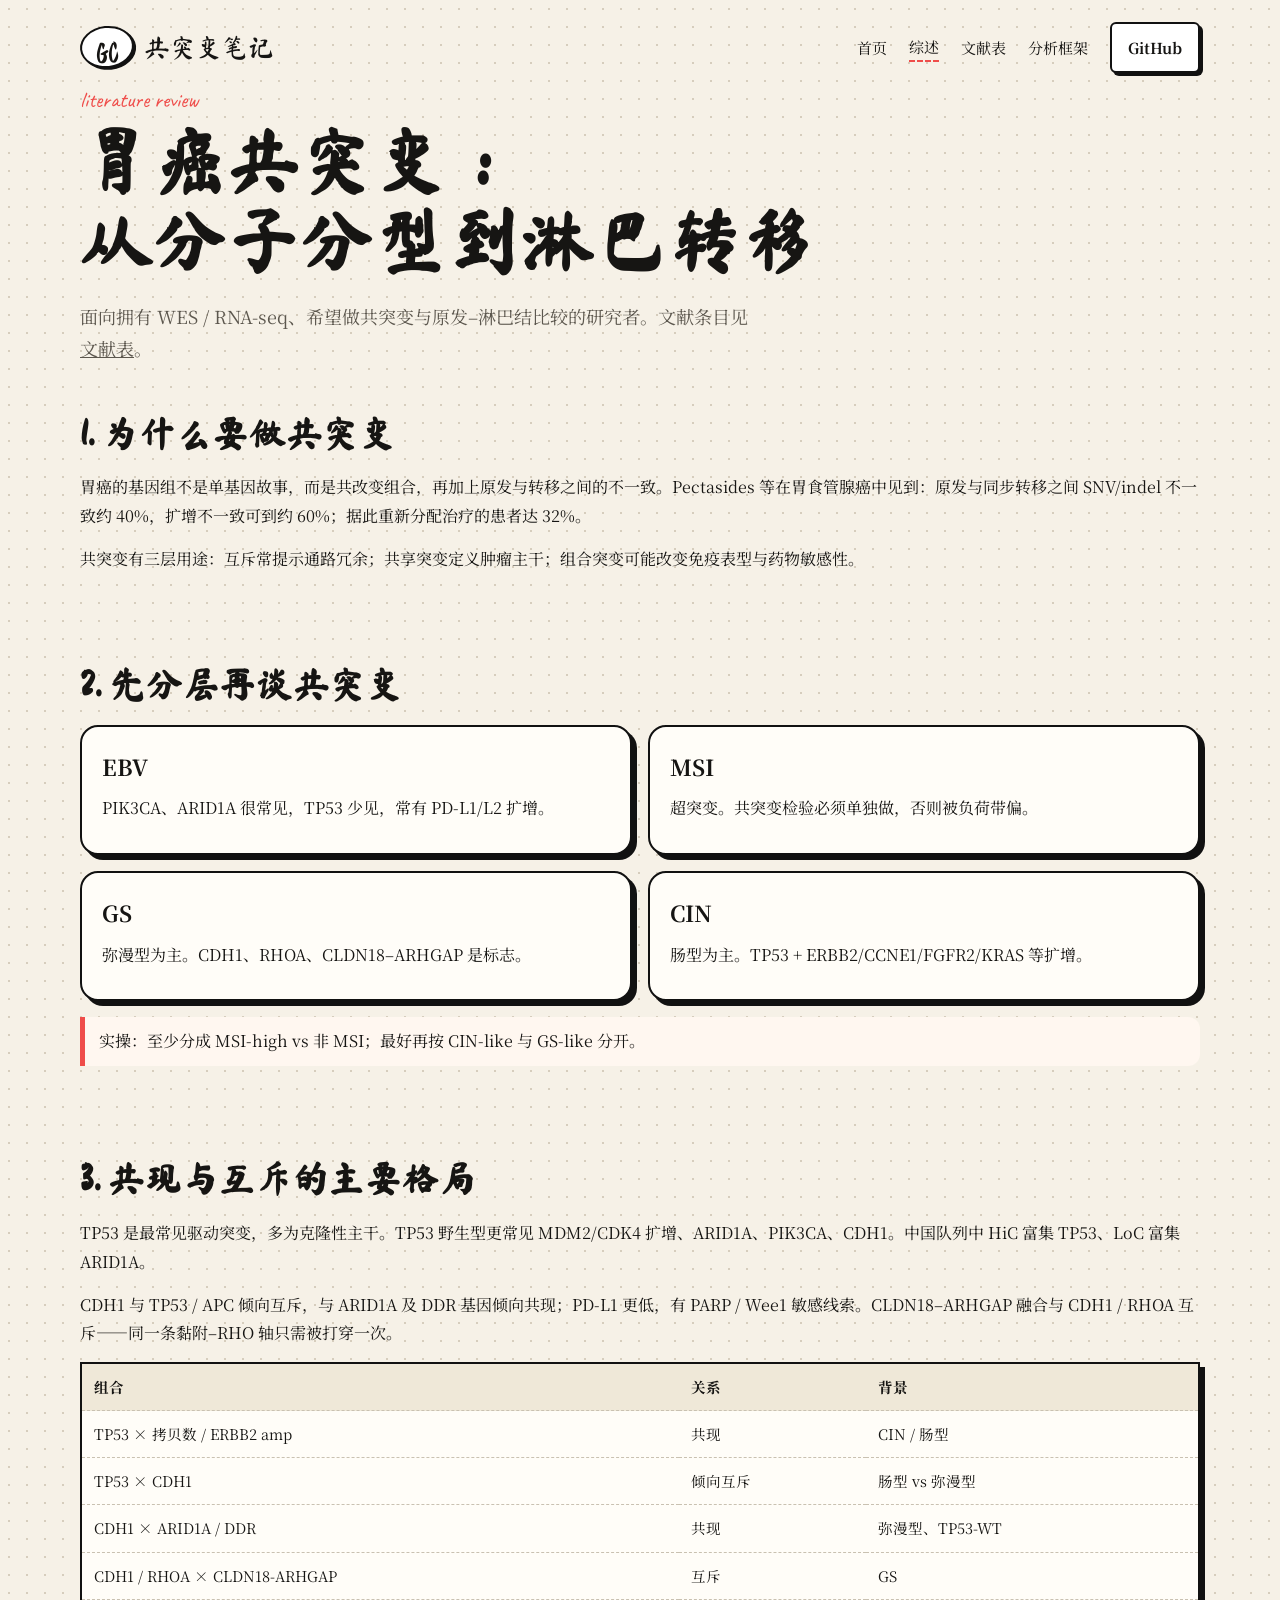
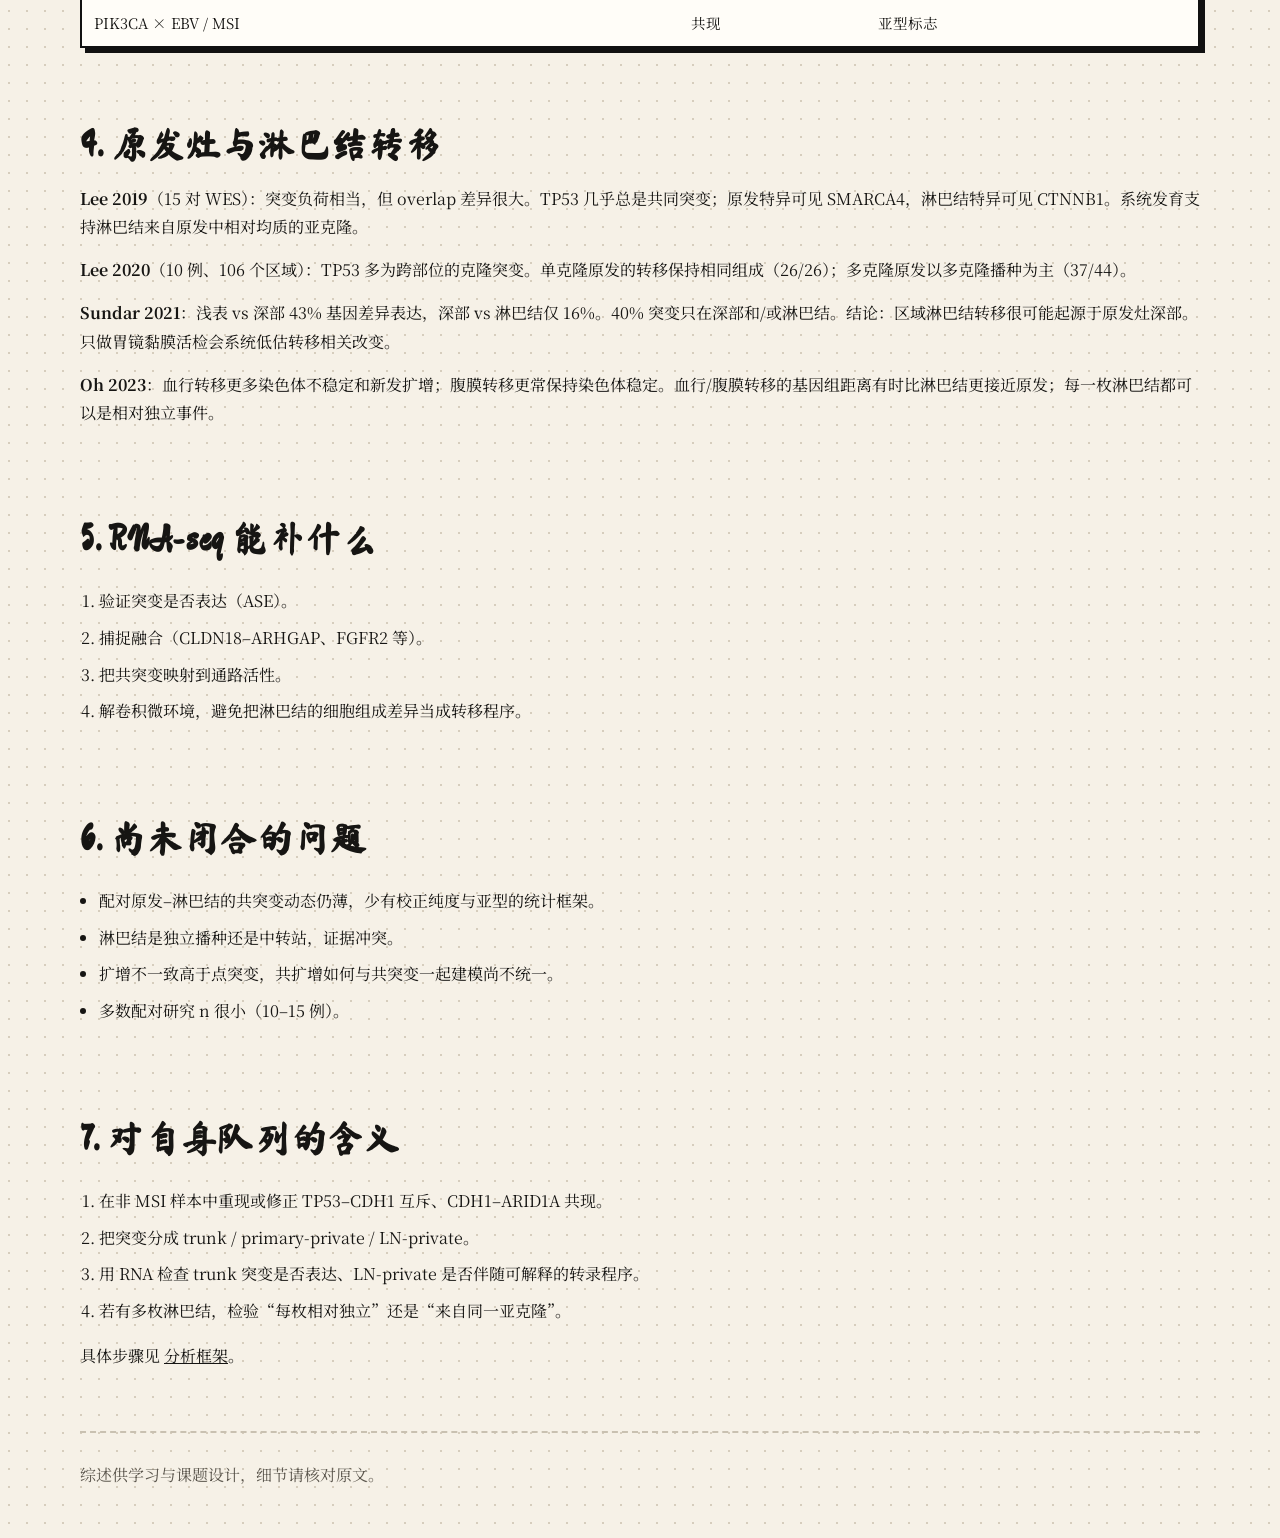
==== review.html @ 10bf9ef2 "Add literature review page" ====
<!DOCTYPE html>
<html lang="zh-CN">
<head>
  <meta charset="UTF-8" />
  <meta name="viewport" content="width=device-width, initial-scale=1" />
  <title>综述 · 胃癌共突变与原发–淋巴转移</title>
  <link rel="preconnect" href="https://fonts.googleapis.com" />
  <link rel="preconnect" href="https://fonts.gstatic.com" crossorigin />
  <link href="https://fonts.googleapis.com/css2?family=Caveat:wght@500;700&family=Ma+Shan+Zheng&family=Noto+Serif+SC:wght@400;600;700&display=swap" rel="stylesheet" />
  <link rel="stylesheet" href="assets/style.css" />
</head>
<body>
  <div class="wrap">
    <header class="nav">
      <a class="brand" href="index.html"><span class="logo">GC</span><span class="brand-name">共突变笔记</span></a>
      <nav class="nav-links">
        <a href="index.html">首页</a>
        <a class="active" href="review.html">综述</a>
        <a href="papers.html">文献表</a>
        <a href="pipeline.html">分析框架</a>
        <a class="btn" href="https://github.com/ddxyl404/gc-comutation-research" target="_blank" rel="noreferrer">GitHub</a>
      </nav>
    </header>

    <p class="kicker">literature review</p>
    <h1 class="hand">胃癌共突变：<br>从分子分型到淋巴转移</h1>
    <p class="lead">面向拥有 WES / RNA-seq、希望做共突变与原发–淋巴结比较的研究者。文献条目见 <a href="papers.html">文献表</a>。</p>

    <article class="prose section">
      <h2 class="hand">1. 为什么要做共突变</h2>
      <p>胃癌的基因组不是单基因故事，而是共改变组合，再加上原发与转移之间的不一致。Pectasides 等在胃食管腺癌中见到：原发与同步转移之间 SNV/indel 不一致约 40%，扩增不一致可到约 60%；据此重新分配治疗的患者达 32%。</p>
      <p>共突变有三层用途：互斥常提示通路冗余；共享突变定义肿瘤主干；组合突变可能改变免疫表型与药物敏感性。</p>
    </article>

    <article class="prose section">
      <h2 class="hand">2. 先分层再谈共突变</h2>
      <div class="grid-2">
        <div class="card"><h3>EBV</h3><p>PIK3CA、ARID1A 很常见，TP53 少见，常有 PD-L1/L2 扩增。</p></div>
        <div class="card"><h3>MSI</h3><p>超突变。共突变检验必须单独做，否则被负荷带偏。</p></div>
        <div class="card"><h3>GS</h3><p>弥漫型为主。CDH1、RHOA、CLDN18–ARHGAP 是标志。</p></div>
        <div class="card"><h3>CIN</h3><p>肠型为主。TP53 + ERBB2/CCNE1/FGFR2/KRAS 等扩增。</p></div>
      </div>
      <div class="note">实操：至少分成 MSI-high vs 非 MSI；最好再按 CIN-like 与 GS-like 分开。</div>
    </article>

    <article class="prose section">
      <h2 class="hand">3. 共现与互斥的主要格局</h2>
      <p>TP53 是最常见驱动突变，多为克隆性主干。TP53 野生型更常见 MDM2/CDK4 扩增、ARID1A、PIK3CA、CDH1。中国队列中 HiC 富集 TP53、LoC 富集 ARID1A。</p>
      <p>CDH1 与 TP53 / APC 倾向互斥，与 ARID1A 及 DDR 基因倾向共现；PD-L1 更低，有 PARP / Wee1 敏感线索。CLDN18–ARHGAP 融合与 CDH1 / RHOA 互斥——同一条黏附–RHO 轴只需被打穿一次。</p>
      <table>
        <thead><tr><th>组合</th><th>关系</th><th>背景</th></tr></thead>
        <tbody>
          <tr><td>TP53 × 拷贝数 / ERBB2 amp</td><td>共现</td><td>CIN / 肠型</td></tr>
          <tr><td>TP53 × CDH1</td><td>倾向互斥</td><td>肠型 vs 弥漫型</td></tr>
          <tr><td>CDH1 × ARID1A / DDR</td><td>共现</td><td>弥漫型、TP53-WT</td></tr>
          <tr><td>CDH1 / RHOA × CLDN18-ARHGAP</td><td>互斥</td><td>GS</td></tr>
          <tr><td>PIK3CA × EBV / MSI</td><td>共现</td><td>亚型标志</td></tr>
        </tbody>
      </table>
    </article>

    <article class="prose section">
      <h2 class="hand">4. 原发灶与淋巴结转移</h2>
      <p><strong>Lee 2019</strong>（15 对 WES）：突变负荷相当，但 overlap 差异很大。TP53 几乎总是共同突变；原发特异可见 SMARCA4，淋巴结特异可见 CTNNB1。系统发育支持淋巴结来自原发中相对均质的亚克隆。</p>
      <p><strong>Lee 2020</strong>（10 例、106 个区域）：TP53 多为跨部位的克隆突变。单克隆原发的转移保持相同组成（26/26）；多克隆原发以多克隆播种为主（37/44）。</p>
      <p><strong>Sundar 2021</strong>：浅表 vs 深部 43% 基因差异表达，深部 vs 淋巴结仅 16%。40% 突变只在深部和/或淋巴结。结论：区域淋巴结转移很可能起源于原发灶深部。只做胃镜黏膜活检会系统低估转移相关改变。</p>
      <p><strong>Oh 2023</strong>：血行转移更多染色体不稳定和新发扩增；腹膜转移更常保持染色体稳定。血行/腹膜转移的基因组距离有时比淋巴结更接近原发；每一枚淋巴结都可以是相对独立事件。</p>
    </article>

    <article class="prose section">
      <h2 class="hand">5. RNA-seq 能补什么</h2>
      <ol>
        <li>验证突变是否表达（ASE）。</li>
        <li>捕捉融合（CLDN18–ARHGAP、FGFR2 等）。</li>
        <li>把共突变映射到通路活性。</li>
        <li>解卷积微环境，避免把淋巴结的细胞组成差异当成转移程序。</li>
      </ol>
    </article>

    <article class="prose section">
      <h2 class="hand">6. 尚未闭合的问题</h2>
      <ul>
        <li>配对原发–淋巴结的共突变动态仍薄，少有校正纯度与亚型的统计框架。</li>
        <li>淋巴结是独立播种还是中转站，证据冲突。</li>
        <li>扩增不一致高于点突变，共扩增如何与共突变一起建模尚不统一。</li>
        <li>多数配对研究 n 很小（10–15 例）。</li>
      </ul>
    </article>

    <article class="prose section">
      <h2 class="hand">7. 对自身队列的含义</h2>
      <ol>
        <li>在非 MSI 样本中重现或修正 TP53–CDH1 互斥、CDH1–ARID1A 共现。</li>
        <li>把突变分成 trunk / primary-private / LN-private。</li>
        <li>用 RNA 检查 trunk 突变是否表达、LN-private 是否伴随可解释的转录程序。</li>
        <li>若有多枚淋巴结，检验“每枚相对独立”还是“来自同一亚克隆”。</li>
      </ol>
      <p>具体步骤见 <a href="pipeline.html">分析框架</a>。</p>
    </article>

    <footer>综述供学习与课题设计，细节请核对原文。</footer>
  </div>
</body>
</html>
---- assets/style.css ----
:root {
  --paper: #f6f1e7;
  --ink: #161513;
  --muted: #5c574e;
  --card: #fffdf8;
  --coral: #ef4d4a;
  --leaf: #2f6f5e;
  --gold: #f3c14b;
  --sky: #7eb8c9;
  --line: #111;
}

* { box-sizing: border-box; }
html { scroll-behavior: smooth; }
body {
  margin: 0;
  color: var(--ink);
  font-family: "Noto Serif SC", "Source Han Serif SC", serif;
  background-color: var(--paper);
  background-image: radial-gradient(#d6cdbd 1.15px, transparent 1.15px);
  background-size: 18px 18px;
  line-height: 1.8;
}

a { color: inherit; }
.wrap { width: min(1120px, calc(100% - 40px)); margin: 0 auto; }

.nav {
  display: flex;
  align-items: center;
  justify-content: space-between;
  gap: 16px;
  padding: 22px 0 8px;
}
.brand {
  display: inline-flex;
  align-items: center;
  gap: 10px;
  text-decoration: none;
}
.logo {
  font-family: "Ma Shan Zheng", "Caveat", cursive;
  font-size: 28px;
  border: 2.5px solid var(--line);
  border-radius: 50%;
  width: 54px;
  height: 42px;
  display: grid;
  place-items: center;
  background: #fff;
  transform: rotate(-6deg);
  box-shadow: 2px 2px 0 var(--line);
}
.brand-name {
  font-family: "Ma Shan Zheng", cursive;
  font-size: 26px;
}
.nav-links {
  display: flex;
  gap: 22px;
  align-items: center;
  font-size: 15px;
}
.nav-links a { text-decoration: none; }
.nav-links a.active { border-bottom: 2px dashed var(--coral); }
.btn {
  display: inline-block;
  text-decoration: none;
  background: #fff;
  border: 2.5px solid var(--line);
  box-shadow: 3px 3px 0 var(--line);
  padding: 10px 16px;
  border-radius: 6px;
  font-weight: 700;
  transition: transform .15s ease, box-shadow .15s ease;
}
.btn:hover { transform: translate(2px, 2px); box-shadow: 1px 1px 0 var(--line); }
.btn-coral { background: var(--coral); color: #fff; }

.hero {
  display: grid;
  grid-template-columns: 1.05fr .95fr;
  gap: 36px;
  align-items: center;
  padding: 36px 0 20px;
}
.hand {
  font-family: "Ma Shan Zheng", "Zhi Mang Xing", cursive;
  letter-spacing: .02em;
}
h1.hand {
  font-size: clamp(42px, 6vw, 72px);
  line-height: 1.12;
  margin: 0 0 16px;
}
h1 .mark { color: var(--coral); }
.lead { font-size: 18px; color: var(--muted); max-width: 38em; }
.hero-actions { display: flex; gap: 12px; flex-wrap: wrap; margin: 24px 0 10px; }
.meta-row { color: var(--muted); font-size: 14px; }

.sketch-frame {
  background: #ece7dc;
  border: 3px solid var(--line);
  border-radius: 18px;
  min-height: 320px;
  position: relative;
  box-shadow: 7px 7px 0 var(--line);
  padding: 22px;
}
.sketch-frame::after {
  content: "";
  position: absolute;
  right: -18px;
  bottom: -18px;
  width: 72px;
  height: 72px;
  background: var(--coral);
  border-radius: 50%;
  border: 3px solid var(--line);
}
.sketch-inner {
  height: 100%;
  border: 2px dashed #8a8376;
  border-radius: 12px;
  padding: 18px;
  background: #fffdf8cc;
}
.chip-row { display: flex; flex-wrap: wrap; gap: 8px; margin-top: 10px; }
.chip {
  border: 2px solid var(--line);
  border-radius: 999px;
  padding: 2px 10px;
  background: #fff;
  font-size: 13px;
}

.stats {
  display: grid;
  grid-template-columns: repeat(4, 1fr);
  gap: 16px;
  margin: 18px 0 48px;
}
.stat {
  background: var(--card);
  border: 2.5px solid var(--line);
  border-radius: 50%;
  aspect-ratio: 1;
  display: grid;
  place-items: center;
  text-align: center;
  padding: 12px;
  box-shadow: 4px 4px 0 var(--line);
}
.stat b { font-family: "Ma Shan Zheng", cursive; font-size: 34px; display: block; line-height: 1; }
.stat span { font-size: 13px; color: var(--muted); }

.section { padding: 18px 0 46px; }
h2.hand { font-size: 36px; margin: 0 0 8px; }
h3 { font-size: 22px; margin: 28px 0 8px; }
.kicker {
  font-family: "Caveat", cursive;
  color: var(--coral);
  font-size: 22px;
  margin: 0;
}

.grid-3, .grid-2 { display: grid; gap: 16px; }
.grid-3 { grid-template-columns: repeat(3, 1fr); }
.grid-2 { grid-template-columns: 1fr 1fr; }
.card {
  background: var(--card);
  border: 2.5px solid var(--line);
  border-radius: 18px;
  padding: 20px 20px 16px;
  box-shadow: 5px 5px 0 var(--line);
}
.card h3 { margin-top: 0; }
.tag {
  display: inline-block;
  font-size: 12px;
  border: 1.5px solid var(--line);
  padding: 1px 8px;
  border-radius: 999px;
  margin-bottom: 8px;
  background: #fff;
}

.prose p { margin: 0 0 14px; }
.prose ul, .prose ol { padding-left: 1.2em; }
.prose li { margin: 0 0 8px; }
.note {
  border-left: 5px solid var(--coral);
  background: #fff7f0;
  padding: 10px 14px;
  border-radius: 0 12px 12px 0;
  margin: 16px 0;
}

table {
  width: 100%;
  border-collapse: collapse;
  background: var(--card);
  border: 2.5px solid var(--line);
  box-shadow: 5px 5px 0 var(--line);
}
th, td {
  border-bottom: 1px dashed #c9c1b1;
  padding: 10px 12px;
  text-align: left;
  vertical-align: top;
  font-size: 14.5px;
}
th { background: #efe8d8; }
.refs a { color: #244c8c; }

.toc a { text-decoration: none; display: block; padding: 6px 0; }
footer {
  border-top: 2px dashed #c9c1b1;
  padding: 28px 0 48px;
  color: var(--muted);
}

@media (max-width: 860px) {
  .hero, .grid-3, .grid-2, .stats { grid-template-columns: 1fr; }
  .stat { aspect-ratio: auto; border-radius: 18px; }
  .nav { flex-wrap: wrap; }
  .nav-links { width: 100%; flex-wrap: wrap; }
}
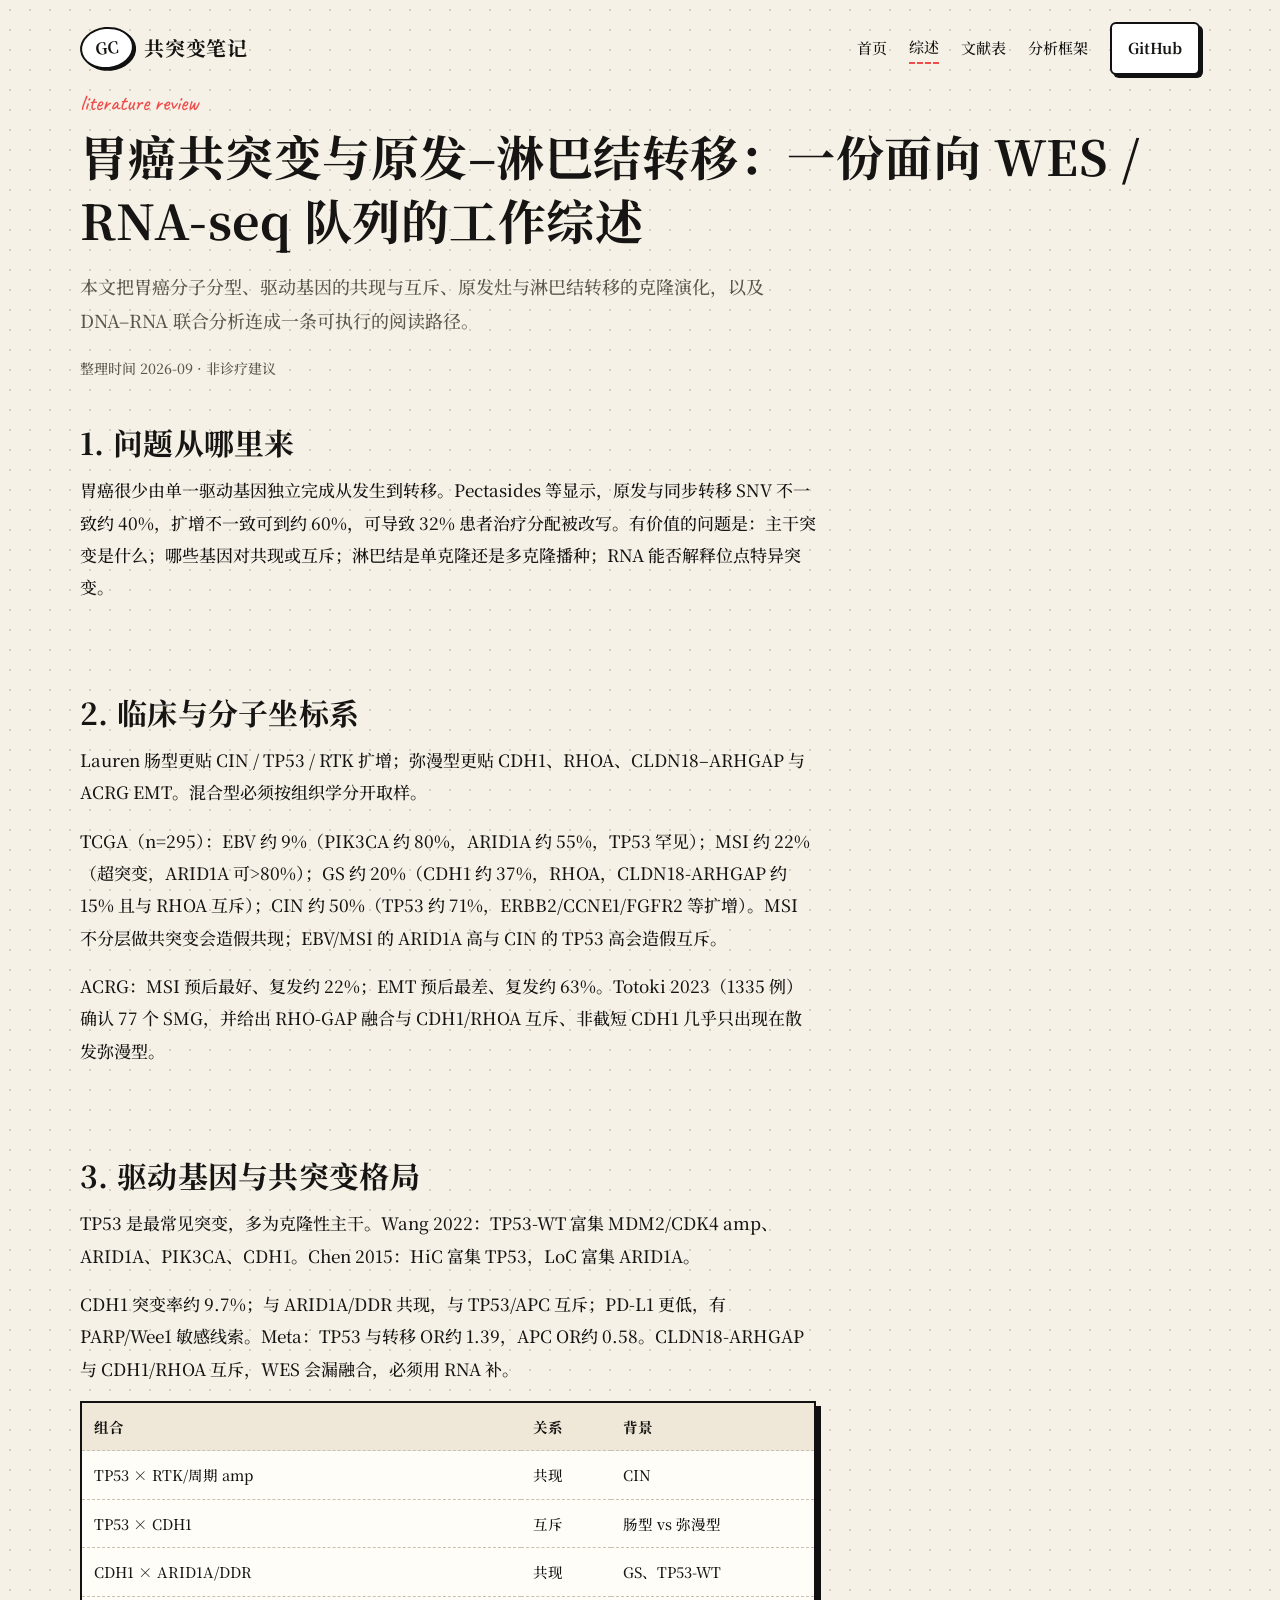
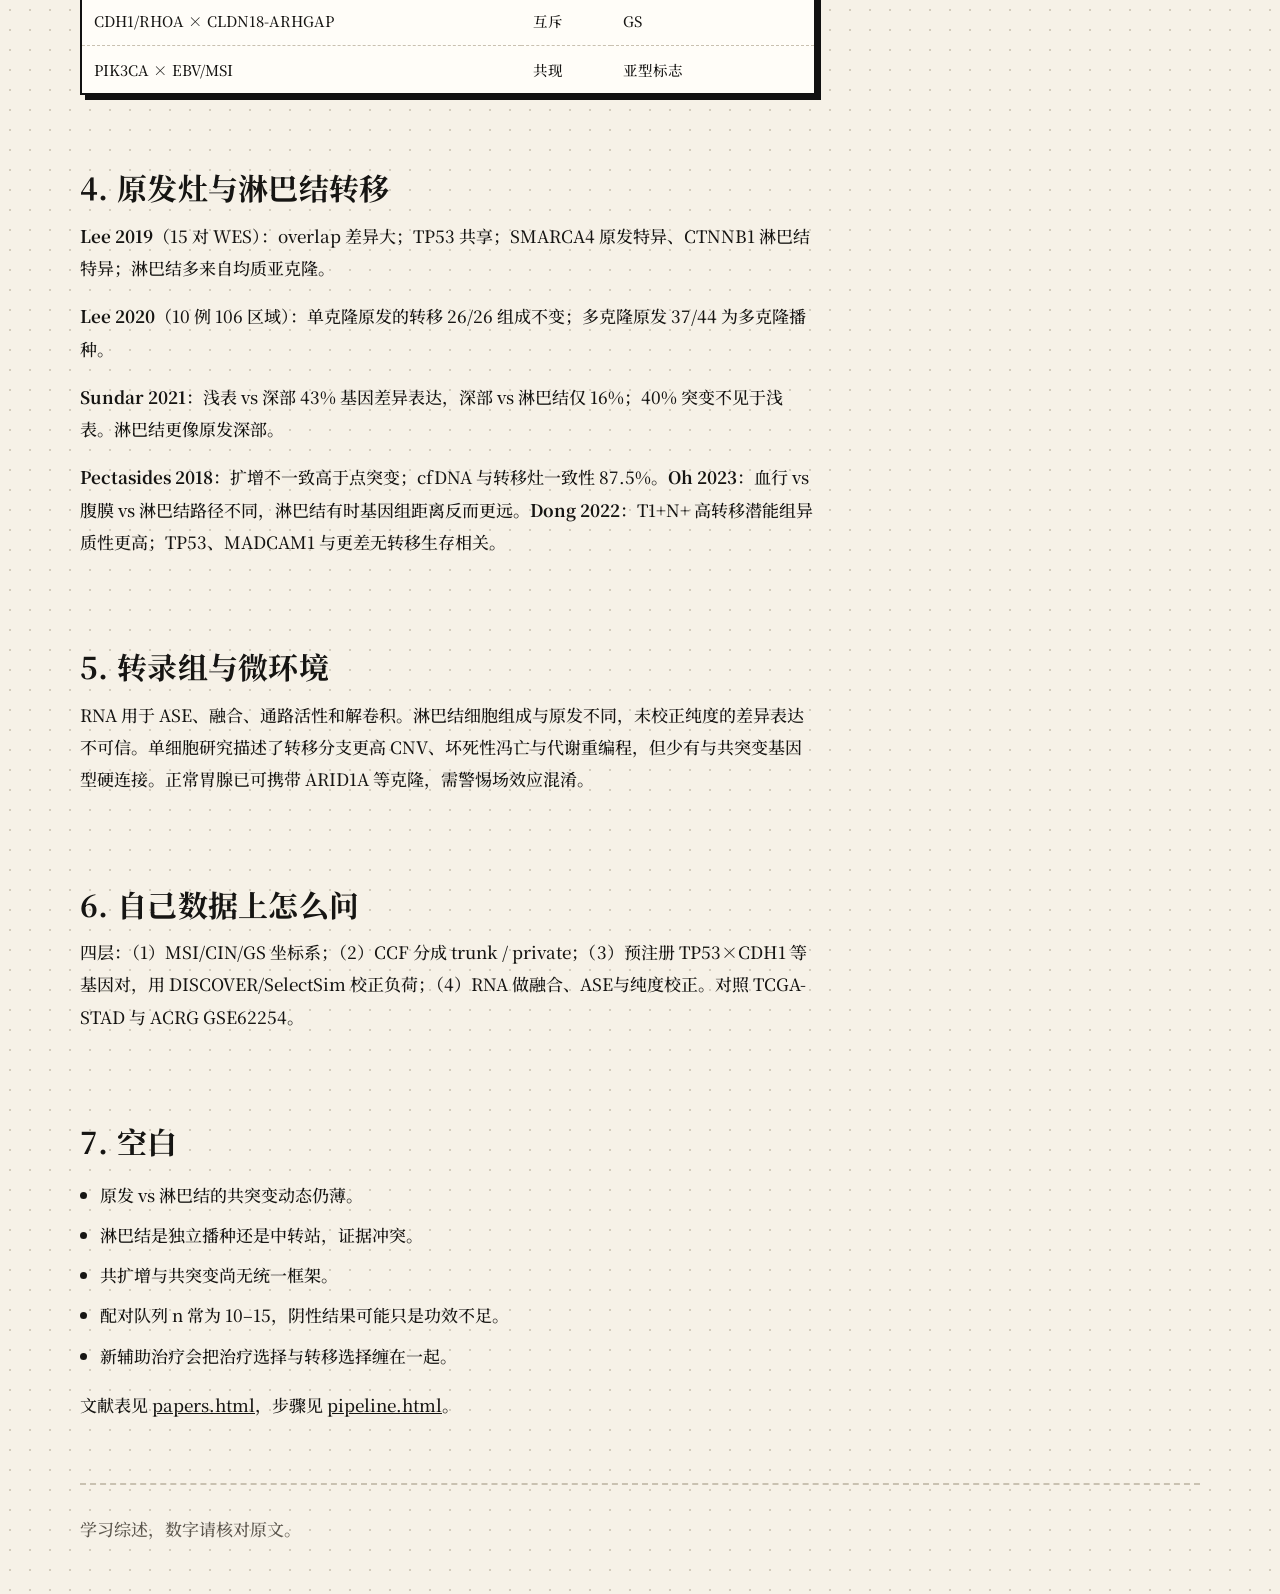
==== commit a3aba991: "Expand review into a full working literature survey" ====
--- a/review.html
+++ b/review.html
@@ -6,7 +6,7 @@
   <title>综述 · 胃癌共突变与原发–淋巴转移</title>
   <link rel="preconnect" href="https://fonts.googleapis.com" />
   <link rel="preconnect" href="https://fonts.gstatic.com" crossorigin />
-  <link href="https://fonts.googleapis.com/css2?family=Caveat:wght@500;700&family=Ma+Shan+Zheng&family=Noto+Serif+SC:wght@400;600;700&display=swap" rel="stylesheet" />
+  <link href="https://fonts.googleapis.com/css2?family=Caveat:wght@600&family=Noto+Serif+SC:wght@500;600;700&display=swap" rel="stylesheet" />
   <link rel="stylesheet" href="assets/style.css" />
 </head>
 <body>
@@ -21,84 +21,59 @@
         <a class="btn" href="https://github.com/ddxyl404/gc-comutation-research" target="_blank" rel="noreferrer">GitHub</a>
       </nav>
     </header>
-
     <p class="kicker">literature review</p>
-    <h1 class="hand">胃癌共突变：<br>从分子分型到淋巴转移</h1>
-    <p class="lead">面向拥有 WES / RNA-seq、希望做共突变与原发–淋巴结比较的研究者。文献条目见 <a href="papers.html">文献表</a>。</p>
-
-    <article class="prose section">
-      <h2 class="hand">1. 为什么要做共突变</h2>
-      <p>胃癌的基因组不是单基因故事，而是共改变组合，再加上原发与转移之间的不一致。Pectasides 等在胃食管腺癌中见到：原发与同步转移之间 SNV/indel 不一致约 40%，扩增不一致可到约 60%；据此重新分配治疗的患者达 32%。</p>
-      <p>共突变有三层用途：互斥常提示通路冗余；共享突变定义肿瘤主干；组合突变可能改变免疫表型与药物敏感性。</p>
+    <h1>胃癌共突变与原发–淋巴结转移：一份面向 WES / RNA-seq 队列的工作综述</h1>
+    <p class="lead">本文把胃癌分子分型、驱动基因的共现与互斥、原发灶与淋巴结转移的克隆演化，以及 DNA–RNA 联合分析连成一条可执行的阅读路径。</p>
+    <p class="meta-row">整理时间 2026-09 · 非诊疗建议</p>
+    <article class="prose section" id="s1">
+      <h2>1. 问题从哪里来</h2>
+      <p>胃癌很少由单一驱动基因独立完成从发生到转移。Pectasides 等显示，原发与同步转移 SNV 不一致约 40%，扩增不一致可到约 60%，可导致 32% 患者治疗分配被改写。有价值的问题是：主干突变是什么；哪些基因对共现或互斥；淋巴结是单克隆还是多克隆播种；RNA 能否解释位点特异突变。</p>
     </article>
-
-    <article class="prose section">
-      <h2 class="hand">2. 先分层再谈共突变</h2>
-      <div class="grid-2">
-        <div class="card"><h3>EBV</h3><p>PIK3CA、ARID1A 很常见，TP53 少见，常有 PD-L1/L2 扩增。</p></div>
-        <div class="card"><h3>MSI</h3><p>超突变。共突变检验必须单独做，否则被负荷带偏。</p></div>
-        <div class="card"><h3>GS</h3><p>弥漫型为主。CDH1、RHOA、CLDN18–ARHGAP 是标志。</p></div>
-        <div class="card"><h3>CIN</h3><p>肠型为主。TP53 + ERBB2/CCNE1/FGFR2/KRAS 等扩增。</p></div>
-      </div>
-      <div class="note">实操：至少分成 MSI-high vs 非 MSI；最好再按 CIN-like 与 GS-like 分开。</div>
+    <article class="prose section" id="s2">
+      <h2>2. 临床与分子坐标系</h2>
+      <p>Lauren 肠型更贴 CIN / TP53 / RTK 扩增；弥漫型更贴 CDH1、RHOA、CLDN18–ARHGAP 与 ACRG EMT。混合型必须按组织学分开取样。</p>
+      <p>TCGA（n=295）：EBV 约 9%（PIK3CA 约 80%，ARID1A 约 55%，TP53 罕见）；MSI 约 22%（超突变，ARID1A 可>80%）；GS 约 20%（CDH1 约 37%，RHOA，CLDN18-ARHGAP 约 15% 且与 RHOA 互斥）；CIN 约 50%（TP53 约 71%，ERBB2/CCNE1/FGFR2 等扩增）。MSI 不分层做共突变会造假共现；EBV/MSI 的 ARID1A 高与 CIN 的 TP53 高会造假互斥。</p>
+      <p>ACRG：MSI 预后最好、复发约 22%；EMT 预后最差、复发约 63%。Totoki 2023（1335 例）确认 77 个 SMG，并给出 RHO-GAP 融合与 CDH1/RHOA 互斥、非截短 CDH1 几乎只出现在散发弥漫型。</p>
     </article>
-
-    <article class="prose section">
-      <h2 class="hand">3. 共现与互斥的主要格局</h2>
-      <p>TP53 是最常见驱动突变，多为克隆性主干。TP53 野生型更常见 MDM2/CDK4 扩增、ARID1A、PIK3CA、CDH1。中国队列中 HiC 富集 TP53、LoC 富集 ARID1A。</p>
-      <p>CDH1 与 TP53 / APC 倾向互斥，与 ARID1A 及 DDR 基因倾向共现；PD-L1 更低，有 PARP / Wee1 敏感线索。CLDN18–ARHGAP 融合与 CDH1 / RHOA 互斥——同一条黏附–RHO 轴只需被打穿一次。</p>
-      <table>
-        <thead><tr><th>组合</th><th>关系</th><th>背景</th></tr></thead>
-        <tbody>
-          <tr><td>TP53 × 拷贝数 / ERBB2 amp</td><td>共现</td><td>CIN / 肠型</td></tr>
-          <tr><td>TP53 × CDH1</td><td>倾向互斥</td><td>肠型 vs 弥漫型</td></tr>
-          <tr><td>CDH1 × ARID1A / DDR</td><td>共现</td><td>弥漫型、TP53-WT</td></tr>
-          <tr><td>CDH1 / RHOA × CLDN18-ARHGAP</td><td>互斥</td><td>GS</td></tr>
-          <tr><td>PIK3CA × EBV / MSI</td><td>共现</td><td>亚型标志</td></tr>
-        </tbody>
-      </table>
+    <article class="prose section" id="s3">
+      <h2>3. 驱动基因与共突变格局</h2>
+      <p>TP53 是最常见突变，多为克隆性主干。Wang 2022：TP53-WT 富集 MDM2/CDK4 amp、ARID1A、PIK3CA、CDH1。Chen 2015：HiC 富集 TP53，LoC 富集 ARID1A。</p>
+      <p>CDH1 突变率约 9.7%；与 ARID1A/DDR 共现，与 TP53/APC 互斥；PD-L1 更低，有 PARP/Wee1 敏感线索。Meta：TP53 与转移 OR约 1.39，APC OR约 0.58。CLDN18-ARHGAP 与 CDH1/RHOA 互斥，WES 会漏融合，必须用 RNA 补。</p>
+      <table><thead><tr><th>组合</th><th>关系</th><th>背景</th></tr></thead><tbody>
+        <tr><td>TP53 × RTK/周期 amp</td><td>共现</td><td>CIN</td></tr>
+        <tr><td>TP53 × CDH1</td><td>互斥</td><td>肠型 vs 弥漫型</td></tr>
+        <tr><td>CDH1 × ARID1A/DDR</td><td>共现</td><td>GS、TP53-WT</td></tr>
+        <tr><td>CDH1/RHOA × CLDN18-ARHGAP</td><td>互斥</td><td>GS</td></tr>
+        <tr><td>PIK3CA × EBV/MSI</td><td>共现</td><td>亚型标志</td></tr>
+      </tbody></table>
     </article>
-
-    <article class="prose section">
-      <h2 class="hand">4. 原发灶与淋巴结转移</h2>
-      <p><strong>Lee 2019</strong>（15 对 WES）：突变负荷相当，但 overlap 差异很大。TP53 几乎总是共同突变；原发特异可见 SMARCA4，淋巴结特异可见 CTNNB1。系统发育支持淋巴结来自原发中相对均质的亚克隆。</p>
-      <p><strong>Lee 2020</strong>（10 例、106 个区域）：TP53 多为跨部位的克隆突变。单克隆原发的转移保持相同组成（26/26）；多克隆原发以多克隆播种为主（37/44）。</p>
-      <p><strong>Sundar 2021</strong>：浅表 vs 深部 43% 基因差异表达，深部 vs 淋巴结仅 16%。40% 突变只在深部和/或淋巴结。结论：区域淋巴结转移很可能起源于原发灶深部。只做胃镜黏膜活检会系统低估转移相关改变。</p>
-      <p><strong>Oh 2023</strong>：血行转移更多染色体不稳定和新发扩增；腹膜转移更常保持染色体稳定。血行/腹膜转移的基因组距离有时比淋巴结更接近原发；每一枚淋巴结都可以是相对独立事件。</p>
+    <article class="prose section" id="s4">
+      <h2>4. 原发灶与淋巴结转移</h2>
+      <p><strong>Lee 2019</strong>（15 对 WES）：overlap 差异大；TP53 共享；SMARCA4 原发特异、CTNNB1 淋巴结特异；淋巴结多来自均质亚克隆。</p>
+      <p><strong>Lee 2020</strong>（10 例 106 区域）：单克隆原发的转移 26/26 组成不变；多克隆原发 37/44 为多克隆播种。</p>
+      <p><strong>Sundar 2021</strong>：浅表 vs 深部 43% 基因差异表达，深部 vs 淋巴结仅 16%；40% 突变不见于浅表。淋巴结更像原发深部。</p>
+      <p><strong>Pectasides 2018</strong>：扩增不一致高于点突变；cfDNA 与转移灶一致性 87.5%。<strong>Oh 2023</strong>：血行 vs 腹膜 vs 淋巴结路径不同，淋巴结有时基因组距离反而更远。<strong>Dong 2022</strong>：T1+N+ 高转移潜能组异质性更高；TP53、MADCAM1 与更差无转移生存相关。</p>
     </article>
-
-    <article class="prose section">
-      <h2 class="hand">5. RNA-seq 能补什么</h2>
-      <ol>
-        <li>验证突变是否表达（ASE）。</li>
-        <li>捕捉融合（CLDN18–ARHGAP、FGFR2 等）。</li>
-        <li>把共突变映射到通路活性。</li>
-        <li>解卷积微环境，避免把淋巴结的细胞组成差异当成转移程序。</li>
-      </ol>
+    <article class="prose section" id="s5">
+      <h2>5. 转录组与微环境</h2>
+      <p>RNA 用于 ASE、融合、通路活性和解卷积。淋巴结细胞组成与原发不同，未校正纯度的差异表达不可信。单细胞研究描述了转移分支更高 CNV、坏死性冯亡与代谢重编程，但少有与共突变基因型硬连接。正常胃腺已可携带 ARID1A 等克隆，需警惕场效应混淆。</p>
     </article>
-
-    <article class="prose section">
-      <h2 class="hand">6. 尚未闭合的问题</h2>
+    <article class="prose section" id="s6">
+      <h2>6. 自己数据上怎么问</h2>
+      <p>四层：（1）MSI/CIN/GS 坐标系；（2）CCF 分成 trunk / private；（3）预注册 TP53×CDH1 等基因对，用 DISCOVER/SelectSim 校正负荷；（4）RNA 做融合、ASE与纯度校正。对照 TCGA-STAD 与 ACRG GSE62254。</p>
+    </article>
+    <article class="prose section" id="s7">
+      <h2>7. 空白</h2>
       <ul>
-        <li>配对原发–淋巴结的共突变动态仍薄，少有校正纯度与亚型的统计框架。</li>
+        <li>原发 vs 淋巴结的共突变动态仍薄。</li>
         <li>淋巴结是独立播种还是中转站，证据冲突。</li>
-        <li>扩增不一致高于点突变，共扩增如何与共突变一起建模尚不统一。</li>
-        <li>多数配对研究 n 很小（10–15 例）。</li>
+        <li>共扩增与共突变尚无统一框架。</li>
+        <li>配对队列 n 常为 10–15，阴性结果可能只是功效不足。</li>
+        <li>新辅助治疗会把治疗选择与转移选择缠在一起。</li>
       </ul>
+      <p>文献表见 <a href="papers.html">papers.html</a>，步骤见 <a href="pipeline.html">pipeline.html</a>。</p>
     </article>
-
-    <article class="prose section">
-      <h2 class="hand">7. 对自身队列的含义</h2>
-      <ol>
-        <li>在非 MSI 样本中重现或修正 TP53–CDH1 互斥、CDH1–ARID1A 共现。</li>
-        <li>把突变分成 trunk / primary-private / LN-private。</li>
-        <li>用 RNA 检查 trunk 突变是否表达、LN-private 是否伴随可解释的转录程序。</li>
-        <li>若有多枚淋巴结，检验“每枚相对独立”还是“来自同一亚克隆”。</li>
-      </ol>
-      <p>具体步骤见 <a href="pipeline.html">分析框架</a>。</p>
-    </article>
-
-    <footer>综述供学习与课题设计，细节请核对原文。</footer>
+    <footer>学习综述，数字请核对原文。</footer>
   </div>
 </body>
 </html>
--- a/assets/style.css
+++ b/assets/style.css
@@ -15,11 +15,13 @@
 body {
   margin: 0;
   color: var(--ink);
-  font-family: "Noto Serif SC", "Source Han Serif SC", serif;
+  font-family: "Noto Serif SC", "Source Han Serif SC", "Songti SC", serif;
+  font-weight: 500;
   background-color: var(--paper);
-  background-image: radial-gradient(#d6cdbd 1.15px, transparent 1.15px);
-  background-size: 18px 18px;
-  line-height: 1.8;
+  background-image: radial-gradient(#d4ccbc 1px, transparent 1px);
+  background-size: 20px 20px;
+  line-height: 1.9;
+  font-size: 17px;
 }
 
 a { color: inherit; }
@@ -39,8 +41,9 @@
   text-decoration: none;
 }
 .logo {
-  font-family: "Ma Shan Zheng", "Caveat", cursive;
-  font-size: 28px;
+  font-family: "Noto Serif SC", serif;
+  font-weight: 700;
+  font-size: 16px;
   border: 2.5px solid var(--line);
   border-radius: 50%;
   width: 54px;
@@ -52,8 +55,10 @@
   box-shadow: 2px 2px 0 var(--line);
 }
 .brand-name {
-  font-family: "Ma Shan Zheng", cursive;
-  font-size: 26px;
+  font-family: "Noto Serif SC", serif;
+  font-weight: 700;
+  font-size: 20px;
+  letter-spacing: 0.04em;
 }
 .nav-links {
   display: flex;
@@ -84,13 +89,14 @@
   align-items: center;
   padding: 36px 0 20px;
 }
-.hand {
-  font-family: "Ma Shan Zheng", "Zhi Mang Xing", cursive;
-  letter-spacing: .02em;
-}
-h1.hand {
-  font-size: clamp(42px, 6vw, 72px);
-  line-height: 1.12;
+.hand, h1, h2, h3 {
+  font-family: "Noto Serif SC", "Source Han Serif SC", serif;
+  font-weight: 700;
+  letter-spacing: 0.01em;
+}
+h1.hand, h1 {
+  font-size: clamp(32px, 4.6vw, 48px);
+  line-height: 1.32;
   margin: 0 0 16px;
 }
 h1 .mark { color: var(--coral); }
@@ -143,20 +149,19 @@
 .stat {
   background: var(--card);
   border: 2.5px solid var(--line);
-  border-radius: 50%;
-  aspect-ratio: 1;
+  border-radius: 16px;
   display: grid;
   place-items: center;
   text-align: center;
-  padding: 12px;
+  padding: 16px 10px;
   box-shadow: 4px 4px 0 var(--line);
 }
-.stat b { font-family: "Ma Shan Zheng", cursive; font-size: 34px; display: block; line-height: 1; }
+.stat b { font-family: "Noto Serif SC", serif; font-weight: 700; font-size: 30px; display: block; line-height: 1.1; }
 .stat span { font-size: 13px; color: var(--muted); }
 
 .section { padding: 18px 0 46px; }
-h2.hand { font-size: 36px; margin: 0 0 8px; }
-h3 { font-size: 22px; margin: 28px 0 8px; }
+h2.hand, h2 { font-size: clamp(24px, 3vw, 30px); line-height: 1.35; margin: 8px 0 12px; }
+h3 { font-size: 19px; line-height: 1.45; margin: 26px 0 8px; }
 .kicker {
   font-family: "Caveat", cursive;
   color: var(--coral);
@@ -185,7 +190,8 @@
   background: #fff;
 }
 
-.prose p { margin: 0 0 14px; }
+.prose { max-width: 46rem; }
+.prose p { margin: 0 0 16px; }
 .prose ul, .prose ol { padding-left: 1.2em; }
 .prose li { margin: 0 0 8px; }
 .note {
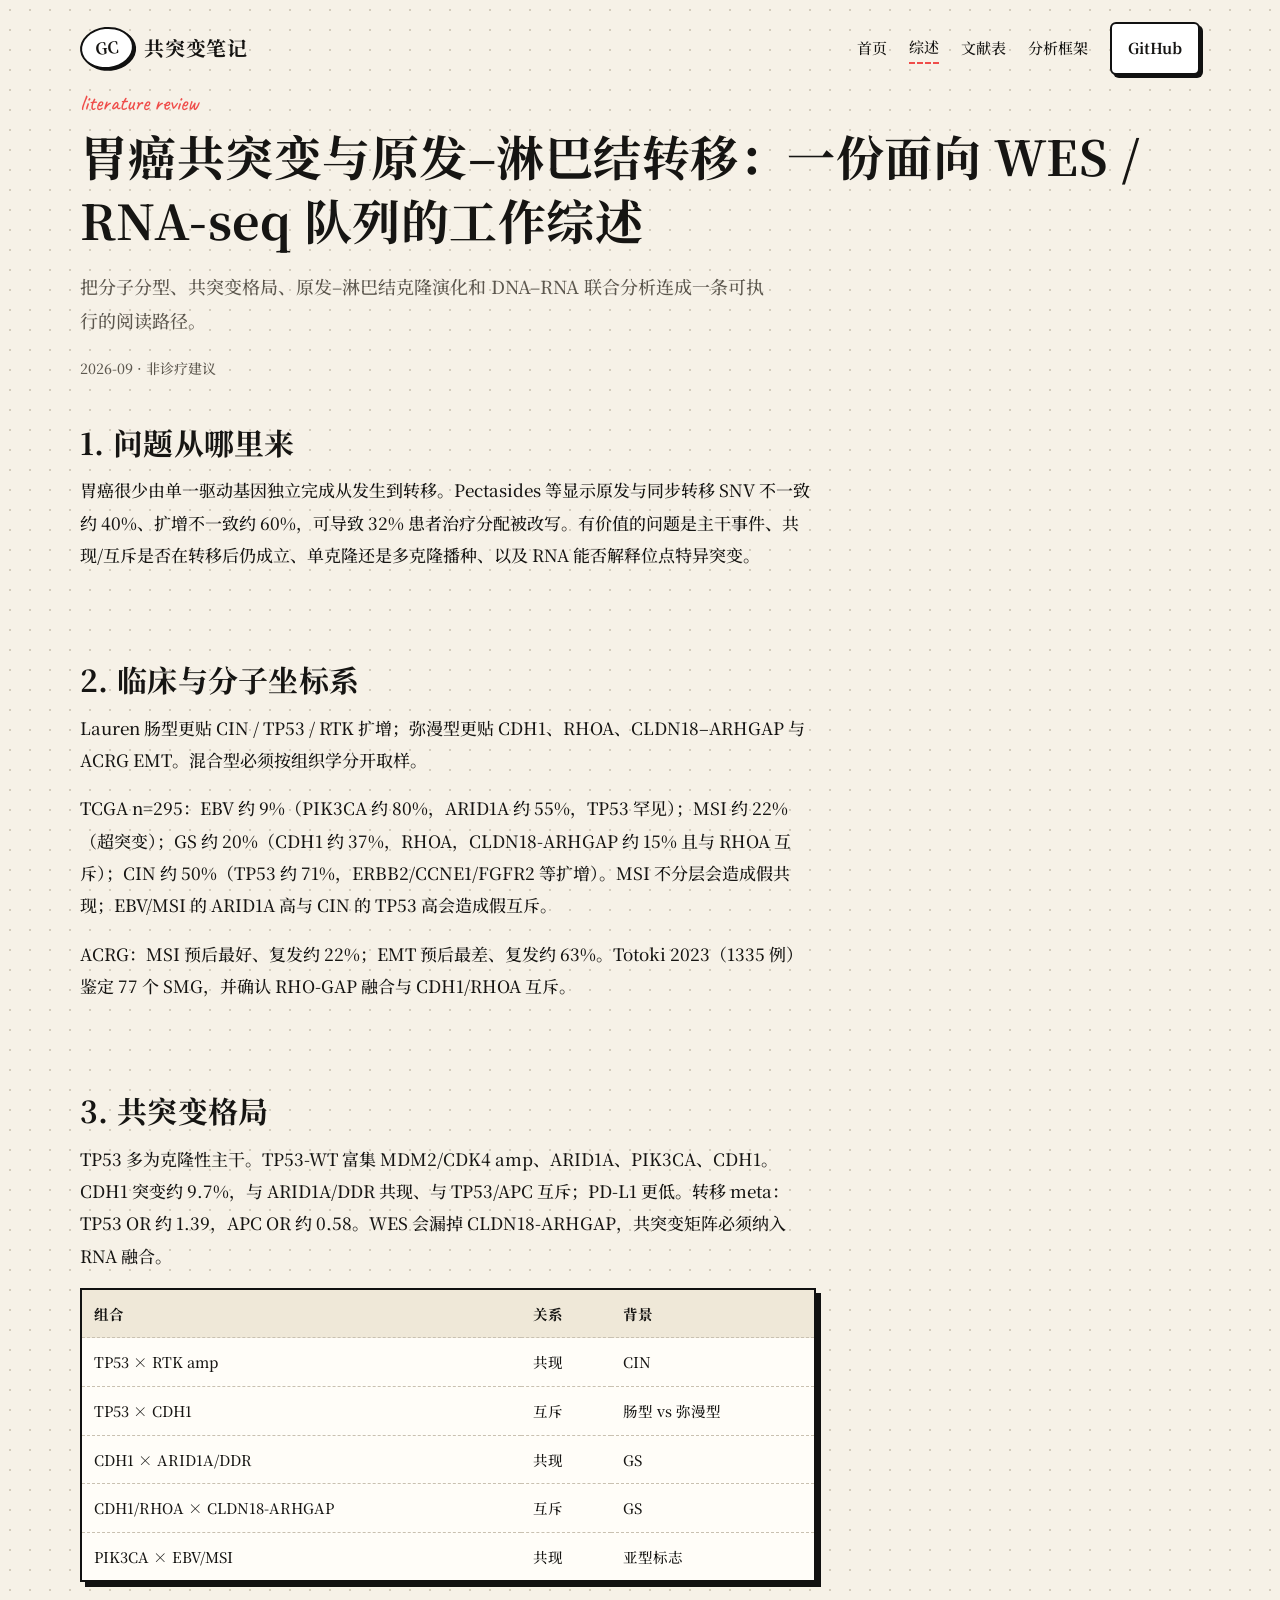
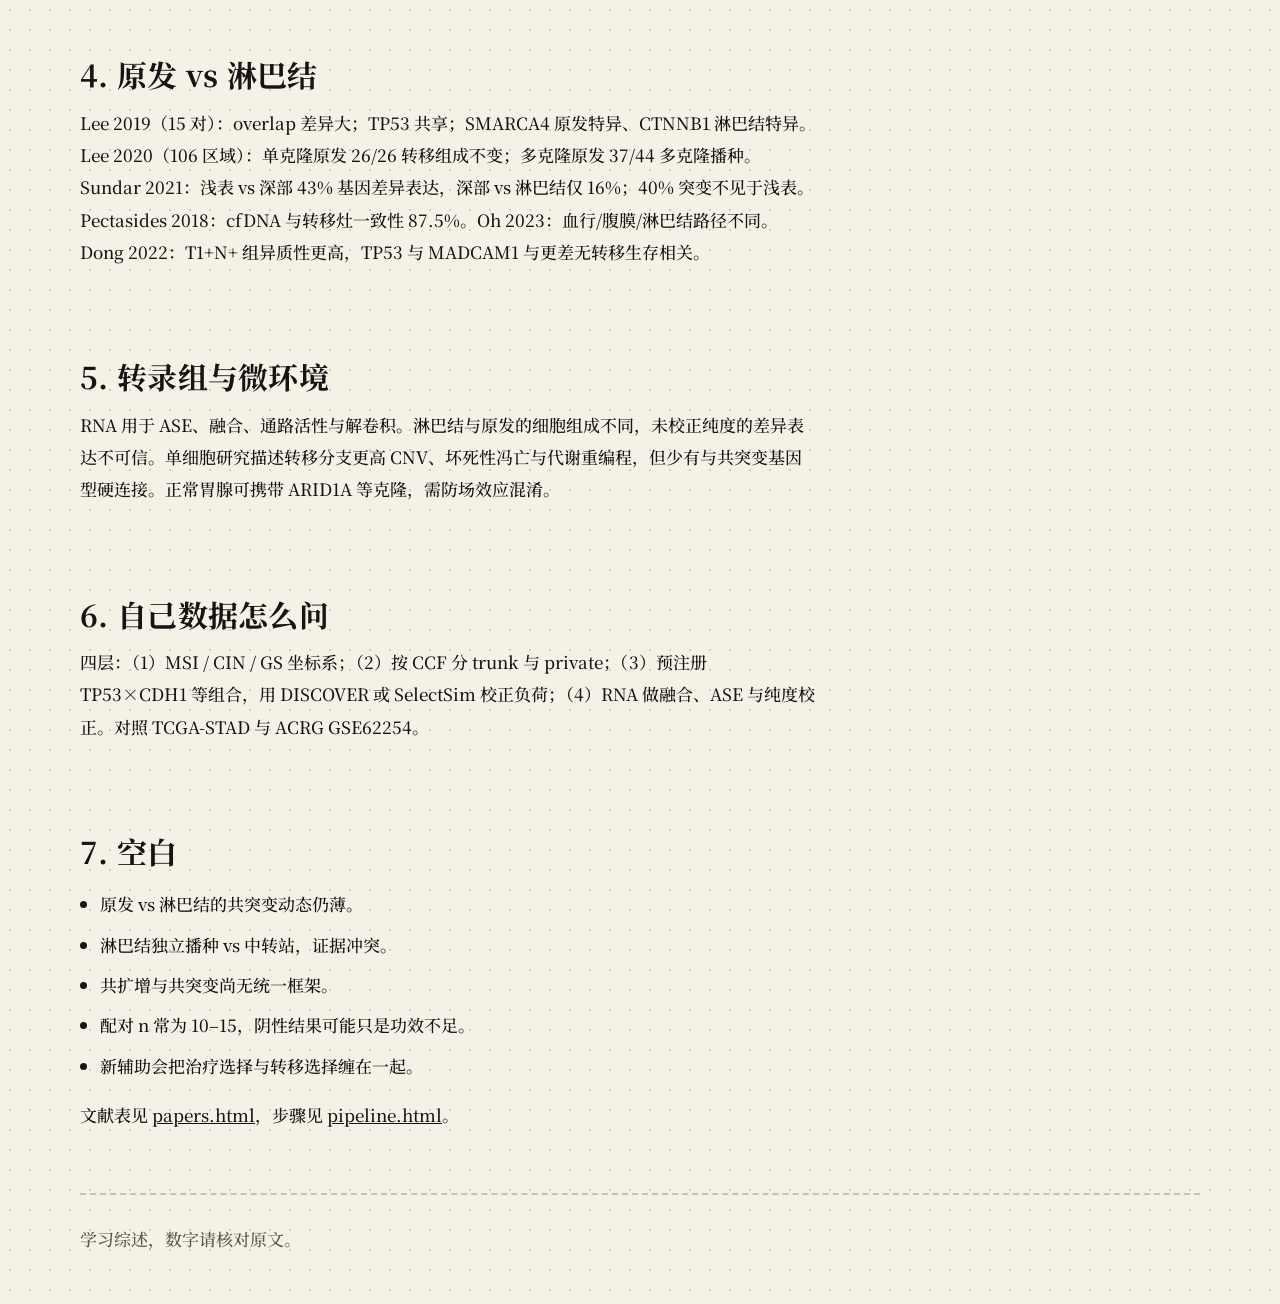
==== commit c4f585ca: "Fix typo in review" ====
--- a/review.html
+++ b/review.html
@@ -23,56 +23,38 @@
     </header>
     <p class="kicker">literature review</p>
     <h1>胃癌共突变与原发–淋巴结转移：一份面向 WES / RNA-seq 队列的工作综述</h1>
-    <p class="lead">本文把胃癌分子分型、驱动基因的共现与互斥、原发灶与淋巴结转移的克隆演化，以及 DNA–RNA 联合分析连成一条可执行的阅读路径。</p>
-    <p class="meta-row">整理时间 2026-09 · 非诊疗建议</p>
-    <article class="prose section" id="s1">
-      <h2>1. 问题从哪里来</h2>
-      <p>胃癌很少由单一驱动基因独立完成从发生到转移。Pectasides 等显示，原发与同步转移 SNV 不一致约 40%，扩增不一致可到约 60%，可导致 32% 患者治疗分配被改写。有价值的问题是：主干突变是什么；哪些基因对共现或互斥；淋巴结是单克隆还是多克隆播种；RNA 能否解释位点特异突变。</p>
-    </article>
-    <article class="prose section" id="s2">
-      <h2>2. 临床与分子坐标系</h2>
+    <p class="lead">把分子分型、共突变格局、原发–淋巴结克隆演化和 DNA–RNA 联合分析连成一条可执行的阅读路径。</p>
+    <p class="meta-row">2026-09 · 非诊疗建议</p>
+    <article class="prose section"><h2>1. 问题从哪里来</h2>
+      <p>胃癌很少由单一驱动基因独立完成从发生到转移。Pectasides 等显示原发与同步转移 SNV 不一致约 40%、扩增不一致约 60%，可导致 32% 患者治疗分配被改写。有价值的问题是主干事件、共现/互斥是否在转移后仍成立、单克隆还是多克隆播种、以及 RNA 能否解释位点特异突变。</p></article>
+    <article class="prose section"><h2>2. 临床与分子坐标系</h2>
       <p>Lauren 肠型更贴 CIN / TP53 / RTK 扩增；弥漫型更贴 CDH1、RHOA、CLDN18–ARHGAP 与 ACRG EMT。混合型必须按组织学分开取样。</p>
-      <p>TCGA（n=295）：EBV 约 9%（PIK3CA 约 80%，ARID1A 约 55%，TP53 罕见）；MSI 约 22%（超突变，ARID1A 可>80%）；GS 约 20%（CDH1 约 37%，RHOA，CLDN18-ARHGAP 约 15% 且与 RHOA 互斥）；CIN 约 50%（TP53 约 71%，ERBB2/CCNE1/FGFR2 等扩增）。MSI 不分层做共突变会造假共现；EBV/MSI 的 ARID1A 高与 CIN 的 TP53 高会造假互斥。</p>
-      <p>ACRG：MSI 预后最好、复发约 22%；EMT 预后最差、复发约 63%。Totoki 2023（1335 例）确认 77 个 SMG，并给出 RHO-GAP 融合与 CDH1/RHOA 互斥、非截短 CDH1 几乎只出现在散发弥漫型。</p>
-    </article>
-    <article class="prose section" id="s3">
-      <h2>3. 驱动基因与共突变格局</h2>
-      <p>TP53 是最常见突变，多为克隆性主干。Wang 2022：TP53-WT 富集 MDM2/CDK4 amp、ARID1A、PIK3CA、CDH1。Chen 2015：HiC 富集 TP53，LoC 富集 ARID1A。</p>
-      <p>CDH1 突变率约 9.7%；与 ARID1A/DDR 共现，与 TP53/APC 互斥；PD-L1 更低，有 PARP/Wee1 敏感线索。Meta：TP53 与转移 OR约 1.39，APC OR约 0.58。CLDN18-ARHGAP 与 CDH1/RHOA 互斥，WES 会漏融合，必须用 RNA 补。</p>
+      <p>TCGA n=295：EBV 约 9%（PIK3CA 约 80%，ARID1A 约 55%，TP53 罕见）；MSI 约 22%（超突变）；GS 约 20%（CDH1 约 37%，RHOA，CLDN18-ARHGAP 约 15% 且与 RHOA 互斥）；CIN 约 50%（TP53 约 71%，ERBB2/CCNE1/FGFR2 等扩增）。MSI 不分层会造成假共现；EBV/MSI 的 ARID1A 高与 CIN 的 TP53 高会造成假互斥。</p>
+      <p>ACRG：MSI 预后最好、复发约 22%；EMT 预后最差、复发约 63%。Totoki 2023（1335 例）鉴定 77 个 SMG，并确认 RHO-GAP 融合与 CDH1/RHOA 互斥。</p></article>
+    <article class="prose section"><h2>3. 共突变格局</h2>
+      <p>TP53 多为克隆性主干。TP53-WT 富集 MDM2/CDK4 amp、ARID1A、PIK3CA、CDH1。CDH1 突变约 9.7%，与 ARID1A/DDR 共现、与 TP53/APC 互斥；PD-L1 更低。转移 meta：TP53 OR 约 1.39，APC OR 约 0.58。WES 会漏掉 CLDN18-ARHGAP，共突变矩阵必须纳入 RNA 融合。</p>
       <table><thead><tr><th>组合</th><th>关系</th><th>背景</th></tr></thead><tbody>
-        <tr><td>TP53 × RTK/周期 amp</td><td>共现</td><td>CIN</td></tr>
+        <tr><td>TP53 × RTK amp</td><td>共现</td><td>CIN</td></tr>
         <tr><td>TP53 × CDH1</td><td>互斥</td><td>肠型 vs 弥漫型</td></tr>
-        <tr><td>CDH1 × ARID1A/DDR</td><td>共现</td><td>GS、TP53-WT</td></tr>
+        <tr><td>CDH1 × ARID1A/DDR</td><td>共现</td><td>GS</td></tr>
         <tr><td>CDH1/RHOA × CLDN18-ARHGAP</td><td>互斥</td><td>GS</td></tr>
         <tr><td>PIK3CA × EBV/MSI</td><td>共现</td><td>亚型标志</td></tr>
-      </tbody></table>
-    </article>
-    <article class="prose section" id="s4">
-      <h2>4. 原发灶与淋巴结转移</h2>
-      <p><strong>Lee 2019</strong>（15 对 WES）：overlap 差异大；TP53 共享；SMARCA4 原发特异、CTNNB1 淋巴结特异；淋巴结多来自均质亚克隆。</p>
-      <p><strong>Lee 2020</strong>（10 例 106 区域）：单克隆原发的转移 26/26 组成不变；多克隆原发 37/44 为多克隆播种。</p>
-      <p><strong>Sundar 2021</strong>：浅表 vs 深部 43% 基因差异表达，深部 vs 淋巴结仅 16%；40% 突变不见于浅表。淋巴结更像原发深部。</p>
-      <p><strong>Pectasides 2018</strong>：扩增不一致高于点突变；cfDNA 与转移灶一致性 87.5%。<strong>Oh 2023</strong>：血行 vs 腹膜 vs 淋巴结路径不同，淋巴结有时基因组距离反而更远。<strong>Dong 2022</strong>：T1+N+ 高转移潜能组异质性更高；TP53、MADCAM1 与更差无转移生存相关。</p>
-    </article>
-    <article class="prose section" id="s5">
-      <h2>5. 转录组与微环境</h2>
-      <p>RNA 用于 ASE、融合、通路活性和解卷积。淋巴结细胞组成与原发不同，未校正纯度的差异表达不可信。单细胞研究描述了转移分支更高 CNV、坏死性冯亡与代谢重编程，但少有与共突变基因型硬连接。正常胃腺已可携带 ARID1A 等克隆，需警惕场效应混淆。</p>
-    </article>
-    <article class="prose section" id="s6">
-      <h2>6. 自己数据上怎么问</h2>
-      <p>四层：（1）MSI/CIN/GS 坐标系；（2）CCF 分成 trunk / private；（3）预注册 TP53×CDH1 等基因对，用 DISCOVER/SelectSim 校正负荷；（4）RNA 做融合、ASE与纯度校正。对照 TCGA-STAD 与 ACRG GSE62254。</p>
-    </article>
-    <article class="prose section" id="s7">
-      <h2>7. 空白</h2>
+      </tbody></table></article>
+    <article class="prose section"><h2>4. 原发 vs 淋巴结</h2>
+      <p>Lee 2019（15 对）：overlap 差异大；TP53 共享；SMARCA4 原发特异、CTNNB1 淋巴结特异。Lee 2020（106 区域）：单克隆原发 26/26 转移组成不变；多克隆原发 37/44 多克隆播种。Sundar 2021：浅表 vs 深部 43% 基因差异表达，深部 vs 淋巴结仅 16%；40% 突变不见于浅表。Pectasides 2018：cfDNA 与转移灶一致性 87.5%。Oh 2023：血行/腹膜/淋巴结路径不同。Dong 2022：T1+N+ 组异质性更高，TP53 与 MADCAM1 与更差无转移生存相关。</p></article>
+    <article class="prose section"><h2>5. 转录组与微环境</h2>
+      <p>RNA 用于 ASE、融合、通路活性与解卷积。淋巴结与原发的细胞组成不同，未校正纯度的差异表达不可信。单细胞研究描述转移分支更高 CNV、坏死性冯亡与代谢重编程，但少有与共突变基因型硬连接。正常胃腺可携带 ARID1A 等克隆，需防场效应混淆。</p></article>
+    <article class="prose section"><h2>6. 自己数据怎么问</h2>
+      <p>四层：（1）MSI / CIN / GS 坐标系；（2）按 CCF 分 trunk 与 private；（3）预注册 TP53×CDH1 等组合，用 DISCOVER 或 SelectSim 校正负荷；（4）RNA 做融合、ASE 与纯度校正。对照 TCGA-STAD 与 ACRG GSE62254。</p></article>
+    <article class="prose section"><h2>7. 空白</h2>
       <ul>
         <li>原发 vs 淋巴结的共突变动态仍薄。</li>
-        <li>淋巴结是独立播种还是中转站，证据冲突。</li>
+        <li>淋巴结独立播种 vs 中转站，证据冲突。</li>
         <li>共扩增与共突变尚无统一框架。</li>
-        <li>配对队列 n 常为 10–15，阴性结果可能只是功效不足。</li>
-        <li>新辅助治疗会把治疗选择与转移选择缠在一起。</li>
+        <li>配对 n 常为 10–15，阴性结果可能只是功效不足。</li>
+        <li>新辅助会把治疗选择与转移选择缠在一起。</li>
       </ul>
-      <p>文献表见 <a href="papers.html">papers.html</a>，步骤见 <a href="pipeline.html">pipeline.html</a>。</p>
-    </article>
+      <p>文献表见 <a href="papers.html">papers.html</a>，步骤见 <a href="pipeline.html">pipeline.html</a>。</p></article>
     <footer>学习综述，数字请核对原文。</footer>
   </div>
 </body>
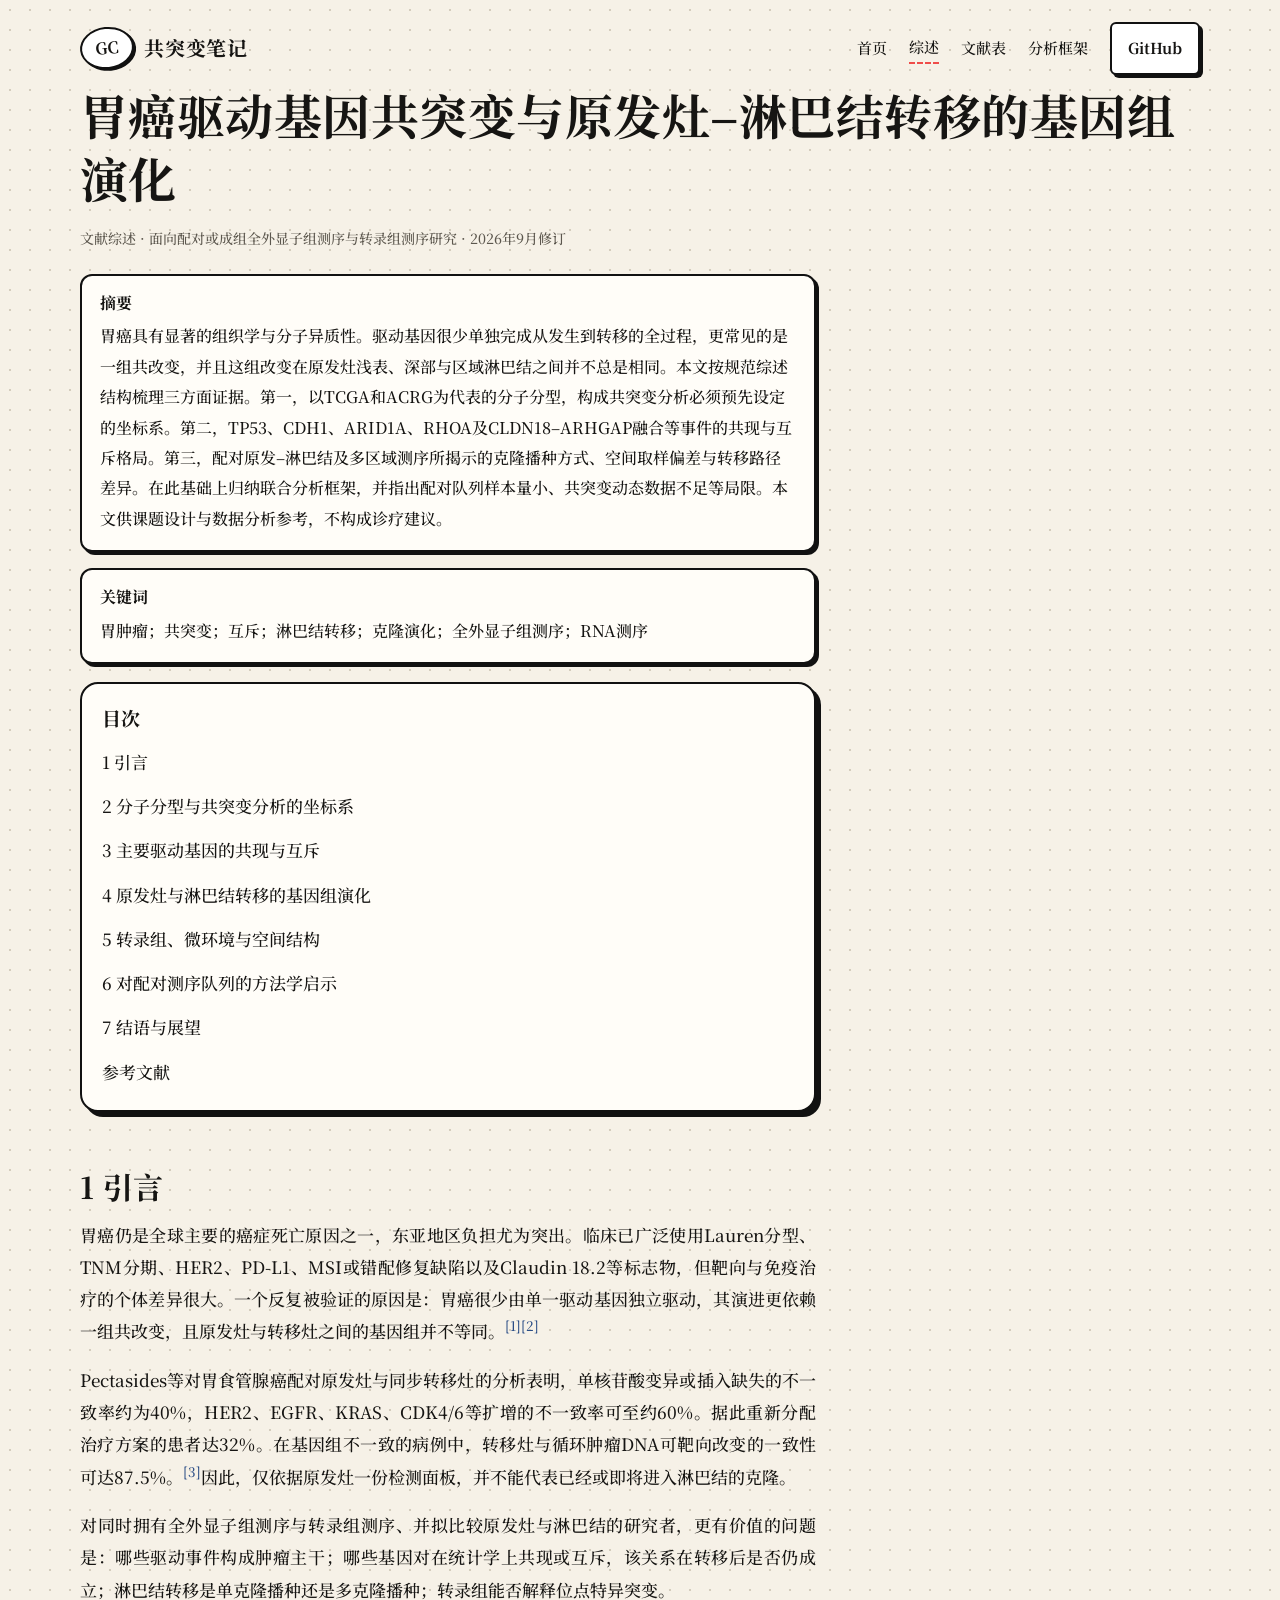
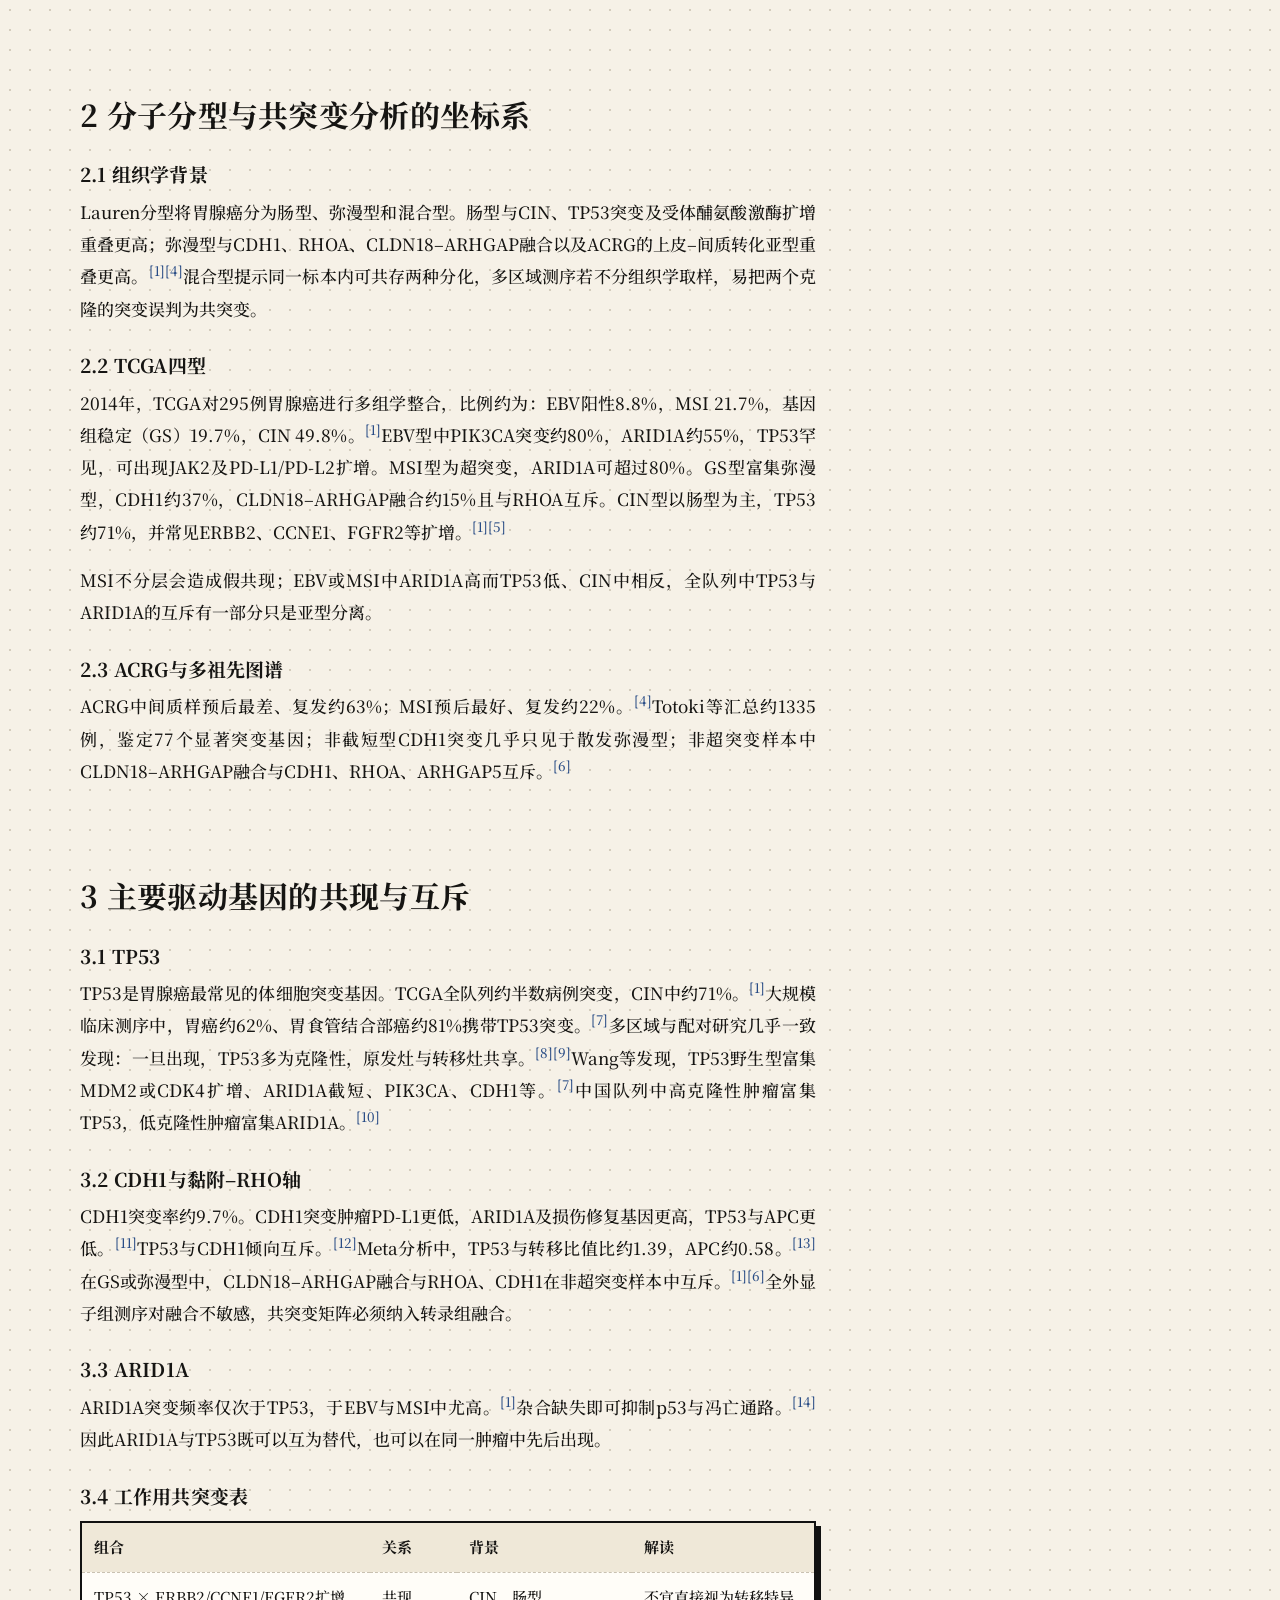
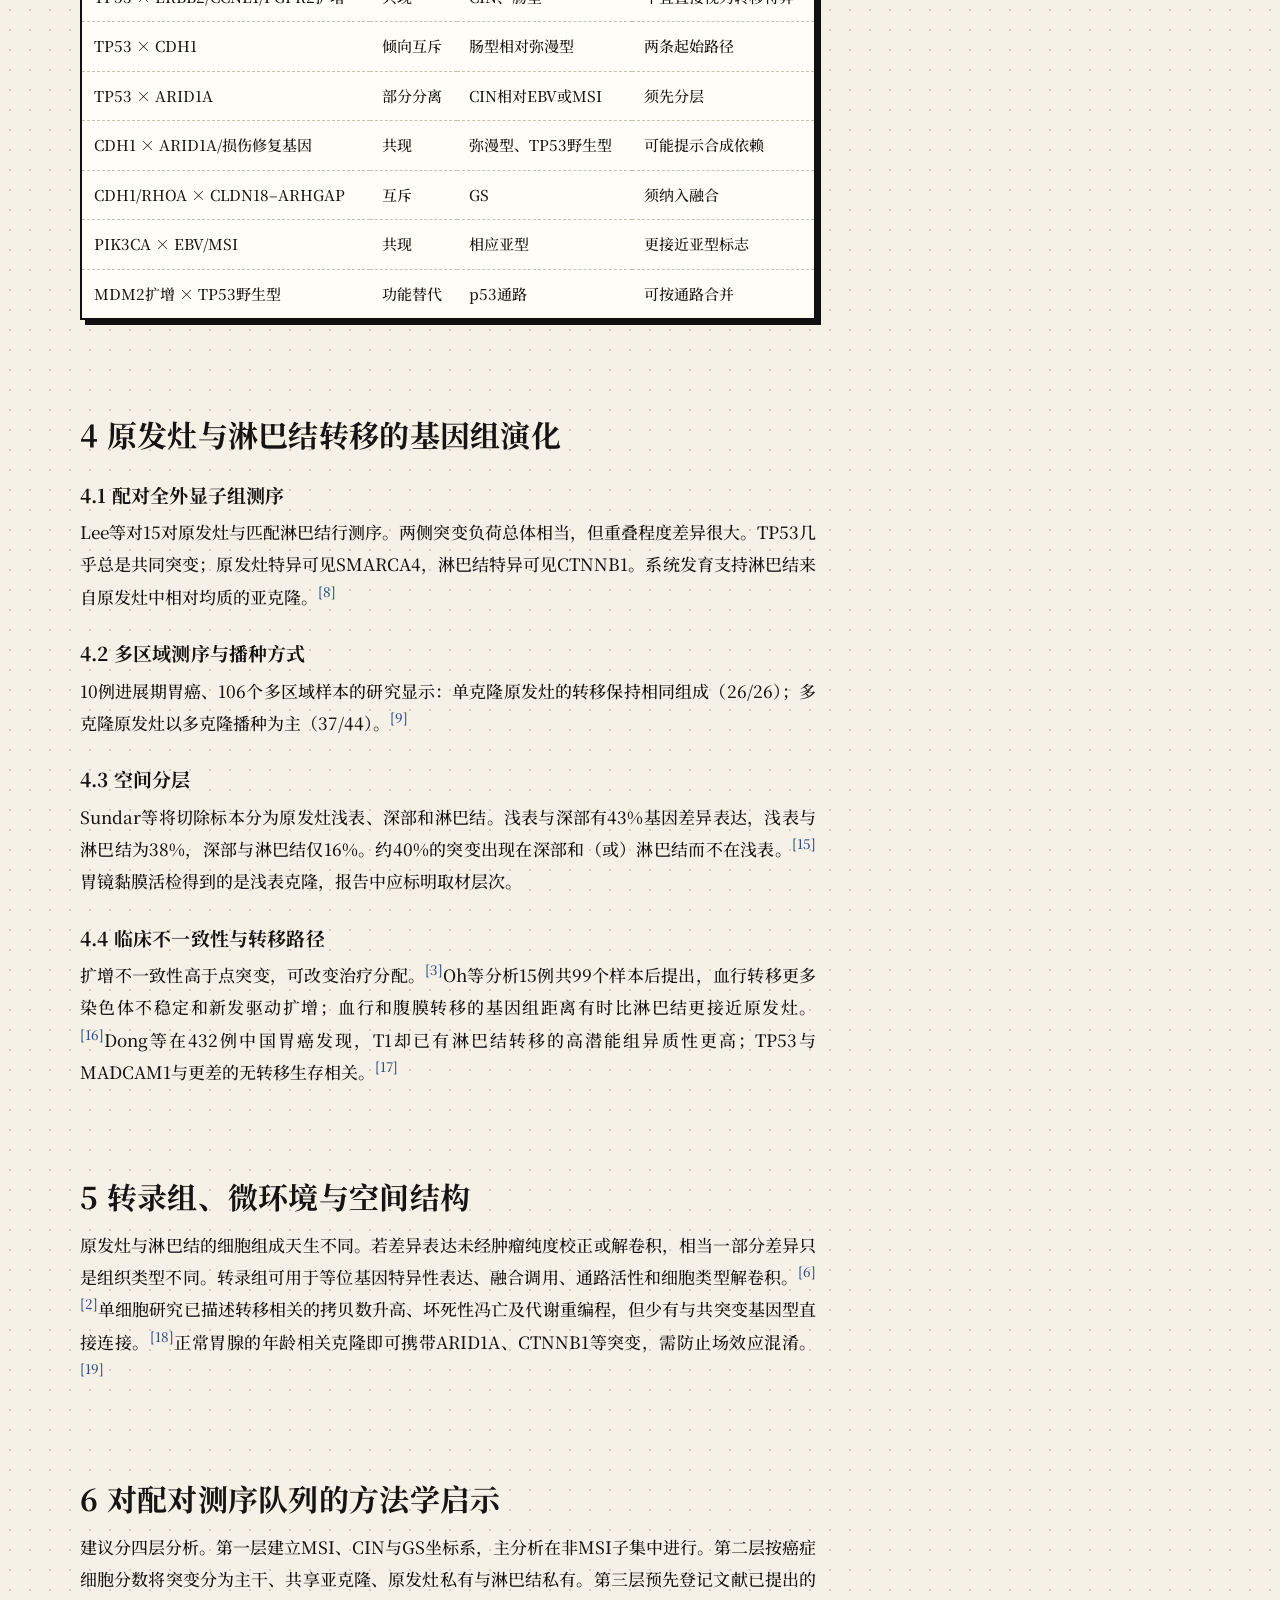
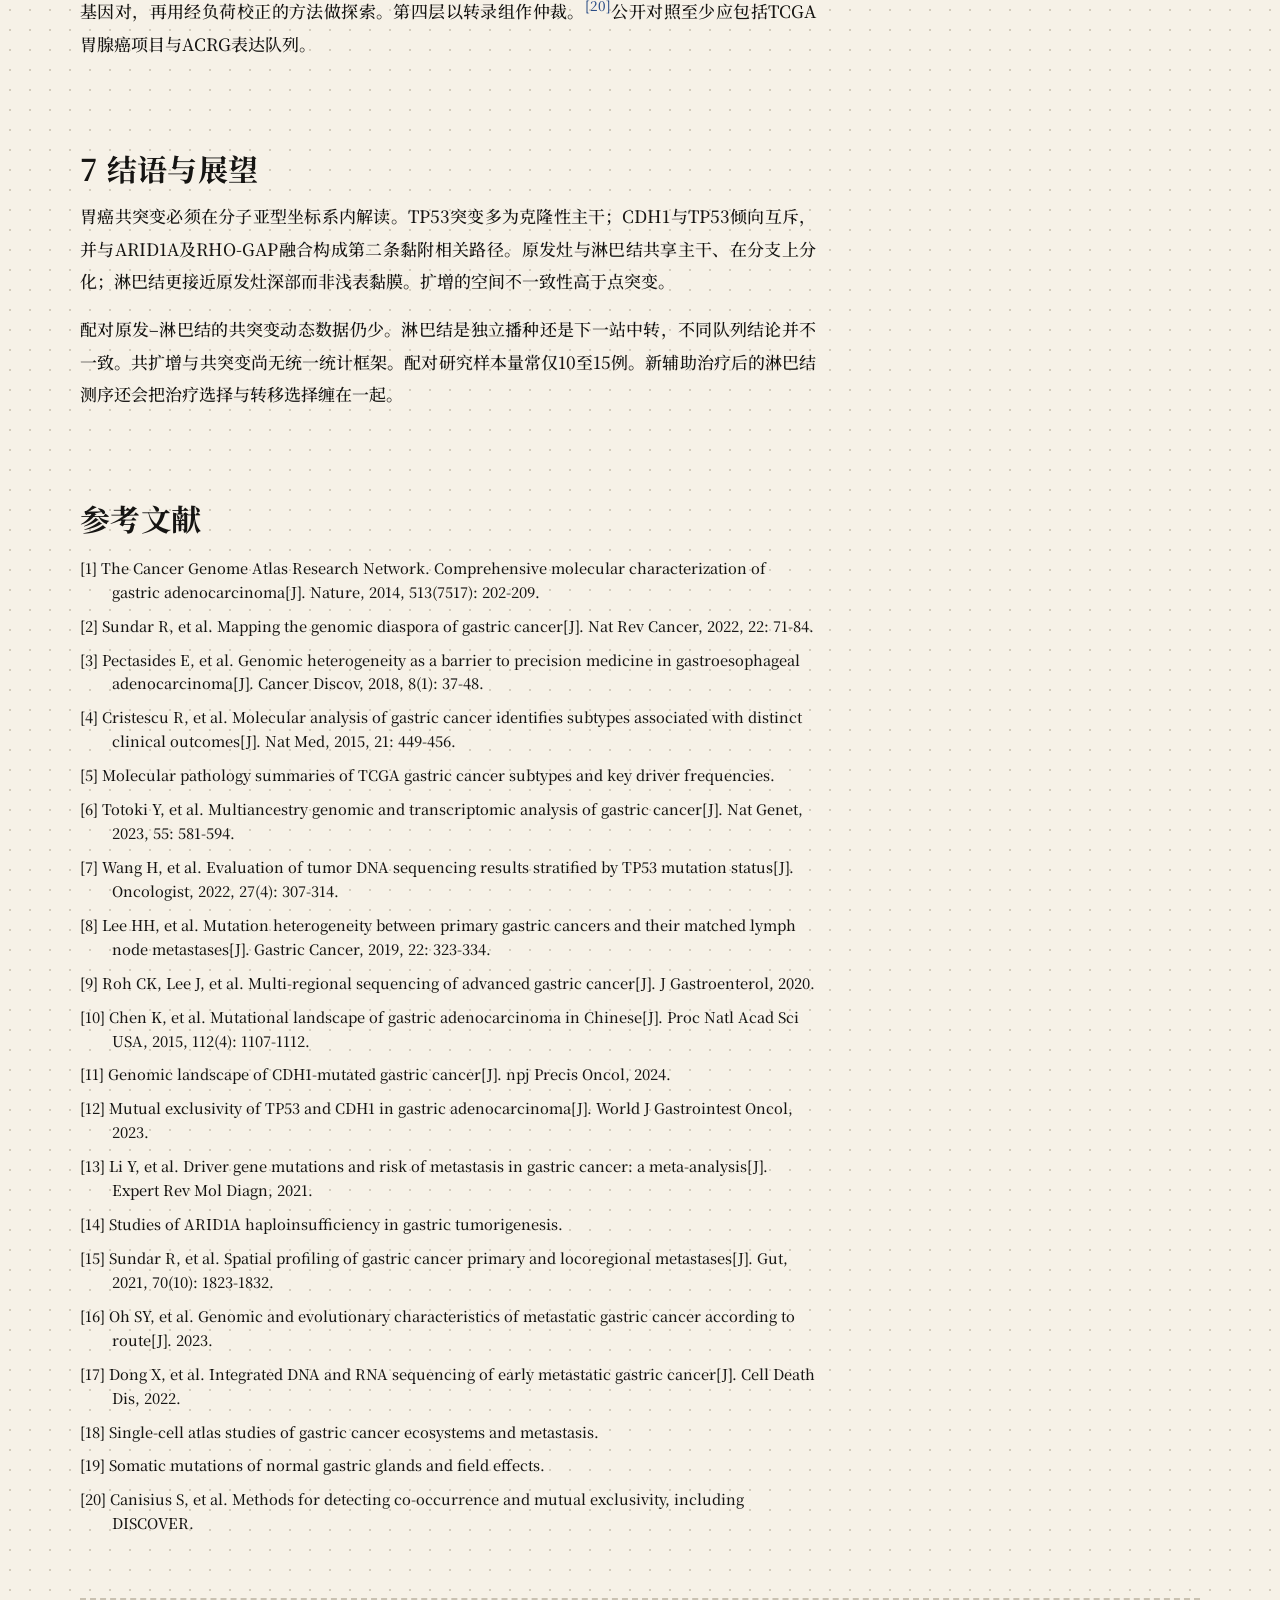
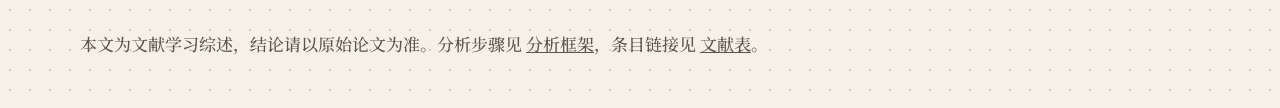
==== commit 73d4f5e0: "Rewrite review in standard academic format with abstract, keywords, and numbered references" ====
--- a/review.html
+++ b/review.html
@@ -3,7 +3,7 @@
 <head>
   <meta charset="UTF-8" />
   <meta name="viewport" content="width=device-width, initial-scale=1" />
-  <title>综述 · 胃癌共突变与原发–淋巴转移</title>
+  <title>胃癌驱动基因共突变与原发–淋巴结转移的基因组演化</title>
   <link rel="preconnect" href="https://fonts.googleapis.com" />
   <link rel="preconnect" href="https://fonts.gstatic.com" crossorigin />
   <link href="https://fonts.googleapis.com/css2?family=Caveat:wght@600&family=Noto+Serif+SC:wght@500;600;700&display=swap" rel="stylesheet" />
@@ -21,41 +21,108 @@
         <a class="btn" href="https://github.com/ddxyl404/gc-comutation-research" target="_blank" rel="noreferrer">GitHub</a>
       </nav>
     </header>
-    <p class="kicker">literature review</p>
-    <h1>胃癌共突变与原发–淋巴结转移：一份面向 WES / RNA-seq 队列的工作综述</h1>
-    <p class="lead">把分子分型、共突变格局、原发–淋巴结克隆演化和 DNA–RNA 联合分析连成一条可执行的阅读路径。</p>
-    <p class="meta-row">2026-09 · 非诊疗建议</p>
-    <article class="prose section"><h2>1. 问题从哪里来</h2>
-      <p>胃癌很少由单一驱动基因独立完成从发生到转移。Pectasides 等显示原发与同步转移 SNV 不一致约 40%、扩增不一致约 60%，可导致 32% 患者治疗分配被改写。有价值的问题是主干事件、共现/互斥是否在转移后仍成立、单克隆还是多克隆播种、以及 RNA 能否解释位点特异突变。</p></article>
-    <article class="prose section"><h2>2. 临床与分子坐标系</h2>
-      <p>Lauren 肠型更贴 CIN / TP53 / RTK 扩增；弥漫型更贴 CDH1、RHOA、CLDN18–ARHGAP 与 ACRG EMT。混合型必须按组织学分开取样。</p>
-      <p>TCGA n=295：EBV 约 9%（PIK3CA 约 80%，ARID1A 约 55%，TP53 罕见）；MSI 约 22%（超突变）；GS 约 20%（CDH1 约 37%，RHOA，CLDN18-ARHGAP 约 15% 且与 RHOA 互斥）；CIN 约 50%（TP53 约 71%，ERBB2/CCNE1/FGFR2 等扩增）。MSI 不分层会造成假共现；EBV/MSI 的 ARID1A 高与 CIN 的 TP53 高会造成假互斥。</p>
-      <p>ACRG：MSI 预后最好、复发约 22%；EMT 预后最差、复发约 63%。Totoki 2023（1335 例）鉴定 77 个 SMG，并确认 RHO-GAP 融合与 CDH1/RHOA 互斥。</p></article>
-    <article class="prose section"><h2>3. 共突变格局</h2>
-      <p>TP53 多为克隆性主干。TP53-WT 富集 MDM2/CDK4 amp、ARID1A、PIK3CA、CDH1。CDH1 突变约 9.7%，与 ARID1A/DDR 共现、与 TP53/APC 互斥；PD-L1 更低。转移 meta：TP53 OR 约 1.39，APC OR 约 0.58。WES 会漏掉 CLDN18-ARHGAP，共突变矩阵必须纳入 RNA 融合。</p>
-      <table><thead><tr><th>组合</th><th>关系</th><th>背景</th></tr></thead><tbody>
-        <tr><td>TP53 × RTK amp</td><td>共现</td><td>CIN</td></tr>
-        <tr><td>TP53 × CDH1</td><td>互斥</td><td>肠型 vs 弥漫型</td></tr>
-        <tr><td>CDH1 × ARID1A/DDR</td><td>共现</td><td>GS</td></tr>
-        <tr><td>CDH1/RHOA × CLDN18-ARHGAP</td><td>互斥</td><td>GS</td></tr>
-        <tr><td>PIK3CA × EBV/MSI</td><td>共现</td><td>亚型标志</td></tr>
-      </tbody></table></article>
-    <article class="prose section"><h2>4. 原发 vs 淋巴结</h2>
-      <p>Lee 2019（15 对）：overlap 差异大；TP53 共享；SMARCA4 原发特异、CTNNB1 淋巴结特异。Lee 2020（106 区域）：单克隆原发 26/26 转移组成不变；多克隆原发 37/44 多克隆播种。Sundar 2021：浅表 vs 深部 43% 基因差异表达，深部 vs 淋巴结仅 16%；40% 突变不见于浅表。Pectasides 2018：cfDNA 与转移灶一致性 87.5%。Oh 2023：血行/腹膜/淋巴结路径不同。Dong 2022：T1+N+ 组异质性更高，TP53 与 MADCAM1 与更差无转移生存相关。</p></article>
-    <article class="prose section"><h2>5. 转录组与微环境</h2>
-      <p>RNA 用于 ASE、融合、通路活性与解卷积。淋巴结与原发的细胞组成不同，未校正纯度的差异表达不可信。单细胞研究描述转移分支更高 CNV、坏死性冯亡与代谢重编程，但少有与共突变基因型硬连接。正常胃腺可携带 ARID1A 等克隆，需防场效应混淆。</p></article>
-    <article class="prose section"><h2>6. 自己数据怎么问</h2>
-      <p>四层：（1）MSI / CIN / GS 坐标系；（2）按 CCF 分 trunk 与 private；（3）预注册 TP53×CDH1 等组合，用 DISCOVER 或 SelectSim 校正负荷；（4）RNA 做融合、ASE 与纯度校正。对照 TCGA-STAD 与 ACRG GSE62254。</p></article>
-    <article class="prose section"><h2>7. 空白</h2>
-      <ul>
-        <li>原发 vs 淋巴结的共突变动态仍薄。</li>
-        <li>淋巴结独立播种 vs 中转站，证据冲突。</li>
-        <li>共扩增与共突变尚无统一框架。</li>
-        <li>配对 n 常为 10–15，阴性结果可能只是功效不足。</li>
-        <li>新辅助会把治疗选择与转移选择缠在一起。</li>
-      </ul>
-      <p>文献表见 <a href="papers.html">papers.html</a>，步骤见 <a href="pipeline.html">pipeline.html</a>。</p></article>
-    <footer>学习综述，数字请核对原文。</footer>
+    <h1>胃癌驱动基因共突变与原发灶–淋巴结转移的基因组演化</h1>
+    <p class="article-meta">文献综述 · 面向配对或成组全外显子组测序与转录组测序研究 · 2026年9月修订</p>
+    <section class="abstract"><h2>摘要</h2>
+      <p>胃癌具有显著的组织学与分子异质性。驱动基因很少单独完成从发生到转移的全过程，更常见的是一组共改变，并且这组改变在原发灶浅表、深部与区域淋巴结之间并不总是相同。本文按规范综述结构梳理三方面证据。第一，以TCGA和ACRG为代表的分子分型，构成共突变分析必须预先设定的坐标系。第二，TP53、CDH1、ARID1A、RHOA及CLDN18–ARHGAP融合等事件的共现与互斥格局。第三，配对原发–淋巴结及多区域测序所揭示的克隆播种方式、空间取样偏差与转移路径差异。在此基础上归纳联合分析框架，并指出配对队列样本量小、共突变动态数据不足等局限。本文供课题设计与数据分析参考，不构成诊疗建议。</p>
+    </section>
+    <section class="keywords"><h2>关键词</h2><p>胃肿瘤；共突变；互斥；淋巴结转移；克隆演化；全外显子组测序；RNA测序</p></section>
+    <nav class="card toc" style="max-width:46rem;margin:18px 0 28px;">
+      <h3>目次</h3>
+      <a href="#sec1">1 引言</a>
+      <a href="#sec2">2 分子分型与共突变分析的坐标系</a>
+      <a href="#sec3">3 主要驱动基因的共现与互斥</a>
+      <a href="#sec4">4 原发灶与淋巴结转移的基因组演化</a>
+      <a href="#sec5">5 转录组、微环境与空间结构</a>
+      <a href="#sec6">6 对配对测序队列的方法学启示</a>
+      <a href="#sec7">7 结语与展望</a>
+      <a href="#refs">参考文献</a>
+    </nav>
+    <article class="prose section" id="sec1">
+      <h2>1 引言</h2>
+      <p>胃癌仍是全球主要的癌症死亡原因之一，东亚地区负担尤为突出。临床已广泛使用Lauren分型、TNM分期、HER2、PD-L1、MSI或错配修复缺陷以及Claudin 18.2等标志物，但靶向与免疫治疗的个体差异很大。一个反复被验证的原因是：胃癌很少由单一驱动基因独立驱动，其演进更依赖一组共改变，且原发灶与转移灶之间的基因组并不等同。<a class="ref" href="#r1">[1]</a><a class="ref" href="#r2">[2]</a></p>
+      <p>Pectasides等对胃食管腺癌配对原发灶与同步转移灶的分析表明，单核苷酸变异或插入缺失的不一致率约为40%，HER2、EGFR、KRAS、CDK4/6等扩增的不一致率可至约60%。据此重新分配治疗方案的患者达32%。在基因组不一致的病例中，转移灶与循环肿瘤DNA可靶向改变的一致性可达87.5%。<a class="ref" href="#r3">[3]</a>因此，仅依据原发灶一份检测面板，并不能代表已经或即将进入淋巴结的克隆。</p>
+      <p>对同时拥有全外显子组测序与转录组测序、并拟比较原发灶与淋巴结的研究者，更有价值的问题是：哪些驱动事件构成肿瘤主干；哪些基因对在统计学上共现或互斥，该关系在转移后是否仍成立；淋巴结转移是单克隆播种还是多克隆播种；转录组能否解释位点特异突变。</p>
+    </article>
+    <article class="prose section" id="sec2">
+      <h2>2 分子分型与共突变分析的坐标系</h2>
+      <h3>2.1 组织学背景</h3>
+      <p>Lauren分型将胃腺癌分为肠型、弥漫型和混合型。肠型与CIN、TP53突变及受体酺氨酸激酶扩增重叠更高；弥漫型与CDH1、RHOA、CLDN18–ARHGAP融合以及ACRG的上皮–间质转化亚型重叠更高。<a class="ref" href="#r1">[1]</a><a class="ref" href="#r4">[4]</a>混合型提示同一标本内可共存两种分化，多区域测序若不分组织学取样，易把两个克隆的突变误判为共突变。</p>
+      <h3>2.2 TCGA四型</h3>
+      <p>2014年，TCGA对295例胃腺癌进行多组学整合，比例约为：EBV阳性8.8%，MSI 21.7%，基因组稳定（GS）19.7%，CIN 49.8%。<a class="ref" href="#r1">[1]</a>EBV型中PIK3CA突变约80%，ARID1A约55%，TP53罕见，可出现JAK2及PD-L1/PD-L2扩增。MSI型为超突变，ARID1A可超过80%。GS型富集弥漫型，CDH1约37%，CLDN18–ARHGAP融合约15%且与RHOA互斥。CIN型以肠型为主，TP53约71%，并常见ERBB2、CCNE1、FGFR2等扩增。<a class="ref" href="#r1">[1]</a><a class="ref" href="#r5">[5]</a></p>
+      <p>MSI不分层会造成假共现；EBV或MSI中ARID1A高而TP53低、CIN中相反，全队列中TP53与ARID1A的互斥有一部分只是亚型分离。</p>
+      <h3>2.3 ACRG与多祖先图谱</h3>
+      <p>ACRG中间质样预后最差、复发约63%；MSI预后最好、复发约22%。<a class="ref" href="#r4">[4]</a>Totoki等汇总约1335例，鉴定77个显著突变基因；非截短型CDH1突变几乎只见于散发弥漫型；非超突变样本中CLDN18–ARHGAP融合与CDH1、RHOA、ARHGAP5互斥。<a class="ref" href="#r6">[6]</a></p>
+    </article>
+    <article class="prose section" id="sec3">
+      <h2>3 主要驱动基因的共现与互斥</h2>
+      <h3>3.1 TP53</h3>
+      <p>TP53是胃腺癌最常见的体细胞突变基因。TCGA全队列约半数病例突变，CIN中约71%。<a class="ref" href="#r1">[1]</a>大规模临床测序中，胃癌约62%、胃食管结合部癌约81%携带TP53突变。<a class="ref" href="#r7">[7]</a>多区域与配对研究几乎一致发现：一旦出现，TP53多为克隆性，原发灶与转移灶共享。<a class="ref" href="#r8">[8]</a><a class="ref" href="#r9">[9]</a>Wang等发现，TP53野生型富集MDM2或CDK4扩增、ARID1A截短、PIK3CA、CDH1等。<a class="ref" href="#r7">[7]</a>中国队列中高克隆性肿瘤富集TP53，低克隆性肿瘤富集ARID1A。<a class="ref" href="#r10">[10]</a></p>
+      <h3>3.2 CDH1与黏附–RHO轴</h3>
+      <p>CDH1突变率约9.7%。CDH1突变肿瘤PD-L1更低，ARID1A及损伤修复基因更高，TP53与APC更低。<a class="ref" href="#r11">[11]</a>TP53与CDH1倾向互斥。<a class="ref" href="#r12">[12]</a>Meta分析中，TP53与转移比值比约1.39，APC约0.58。<a class="ref" href="#r13">[13]</a>在GS或弥漫型中，CLDN18–ARHGAP融合与RHOA、CDH1在非超突变样本中互斥。<a class="ref" href="#r1">[1]</a><a class="ref" href="#r6">[6]</a>全外显子组测序对融合不敏感，共突变矩阵必须纳入转录组融合。</p>
+      <h3>3.3 ARID1A</h3>
+      <p>ARID1A突变频率仅次于TP53，于EBV与MSI中尤高。<a class="ref" href="#r1">[1]</a>杂合缺失即可抑制p53与冯亡通路。<a class="ref" href="#r14">[14]</a>因此ARID1A与TP53既可以互为替代，也可以在同一肿瘤中先后出现。</p>
+      <h3>3.4 工作用共突变表</h3>
+      <table><thead><tr><th>组合</th><th>关系</th><th>背景</th><th>解读</th></tr></thead><tbody>
+        <tr><td>TP53 × ERBB2/CCNE1/FGFR2扩增</td><td>共现</td><td>CIN、肠型</td><td>不宜直接视为转移特异</td></tr>
+        <tr><td>TP53 × CDH1</td><td>倾向互斥</td><td>肠型相对弥漫型</td><td>两条起始路径</td></tr>
+        <tr><td>TP53 × ARID1A</td><td>部分分离</td><td>CIN相对EBV或MSI</td><td>须先分层</td></tr>
+        <tr><td>CDH1 × ARID1A/损伤修复基因</td><td>共现</td><td>弥漫型、TP53野生型</td><td>可能提示合成依赖</td></tr>
+        <tr><td>CDH1/RHOA × CLDN18–ARHGAP</td><td>互斥</td><td>GS</td><td>须纳入融合</td></tr>
+        <tr><td>PIK3CA × EBV/MSI</td><td>共现</td><td>相应亚型</td><td>更接近亚型标志</td></tr>
+        <tr><td>MDM2扩增 × TP53野生型</td><td>功能替代</td><td>p53通路</td><td>可按通路合并</td></tr>
+      </tbody></table>
+    </article>
+    <article class="prose section" id="sec4">
+      <h2>4 原发灶与淋巴结转移的基因组演化</h2>
+      <h3>4.1 配对全外显子组测序</h3>
+      <p>Lee等对15对原发灶与匹配淋巴结行测序。两侧突变负荷总体相当，但重叠程度差异很大。TP53几乎总是共同突变；原发灶特异可见SMARCA4，淋巴结特异可见CTNNB1。系统发育支持淋巴结来自原发灶中相对均质的亚克隆。<a class="ref" href="#r8">[8]</a></p>
+      <h3>4.2 多区域测序与播种方式</h3>
+      <p>10例进展期胃癌、106个多区域样本的研究显示：单克隆原发灶的转移保持相同组成（26/26）；多克隆原发灶以多克隆播种为主（37/44）。<a class="ref" href="#r9">[9]</a></p>
+      <h3>4.3 空间分层</h3>
+      <p>Sundar等将切除标本分为原发灶浅表、深部和淋巴结。浅表与深部有43%基因差异表达，浅表与淋巴结为38%，深部与淋巴结仅16%。约40%的突变出现在深部和（或）淋巴结而不在浅表。<a class="ref" href="#r15">[15]</a>胃镜黏膜活检得到的是浅表克隆，报告中应标明取材层次。</p>
+      <h3>4.4 临床不一致性与转移路径</h3>
+      <p>扩增不一致性高于点突变，可改变治疗分配。<a class="ref" href="#r3">[3]</a>Oh等分析15例共99个样本后提出，血行转移更多染色体不稳定和新发驱动扩增；血行和腹膜转移的基因组距离有时比淋巴结更接近原发灶。<a class="ref" href="#r16">[16]</a>Dong等在432例中国胃癌发现，T1却已有淋巴结转移的高潜能组异质性更高；TP53与MADCAM1与更差的无转移生存相关。<a class="ref" href="#r17">[17]</a></p>
+    </article>
+    <article class="prose section" id="sec5">
+      <h2>5 转录组、微环境与空间结构</h2>
+      <p>原发灶与淋巴结的细胞组成天生不同。若差异表达未经肿瘤纯度校正或解卷积，相当一部分差异只是组织类型不同。转录组可用于等位基因特异性表达、融合调用、通路活性和细胞类型解卷积。<a class="ref" href="#r6">[6]</a><a class="ref" href="#r2">[2]</a>单细胞研究已描述转移相关的拷贝数升高、坏死性冯亡及代谢重编程，但少有与共突变基因型直接连接。<a class="ref" href="#r18">[18]</a>正常胃腺的年龄相关克隆即可携带ARID1A、CTNNB1等突变，需防止场效应混淆。<a class="ref" href="#r19">[19]</a></p>
+    </article>
+    <article class="prose section" id="sec6">
+      <h2>6 对配对测序队列的方法学启示</h2>
+      <p>建议分四层分析。第一层建立MSI、CIN与GS坐标系，主分析在非MSI子集中进行。第二层按癌症细胞分数将突变分为主干、共享亚克隆、原发灶私有与淋巴结私有。第三层预先登记文献已提出的基因对，再用经负荷校正的方法做探索。第四层以转录组作仲裁。<a class="ref" href="#r20">[20]</a>公开对照至少应包括TCGA胃腺癌项目与ACRG表达队列。</p>
+    </article>
+    <article class="prose section" id="sec7">
+      <h2>7 结语与展望</h2>
+      <p>胃癌共突变必须在分子亚型坐标系内解读。TP53突变多为克隆性主干；CDH1与TP53倾向互斥，并与ARID1A及RHO-GAP融合构成第二条黏附相关路径。原发灶与淋巴结共享主干、在分支上分化；淋巴结更接近原发灶深部而非浅表黏膜。扩增的空间不一致性高于点突变。</p>
+      <p>配对原发–淋巴结的共突变动态数据仍少。淋巴结是独立播种还是下一站中转，不同队列结论并不一致。共扩增与共突变尚无统一统计框架。配对研究样本量常仅10至15例。新辅助治疗后的淋巴结测序还会把治疗选择与转移选择缠在一起。</p>
+    </article>
+    <section class="section" id="refs">
+      <h2>参考文献</h2>
+      <ol class="ref-list">
+        <li id="r1">[1] The Cancer Genome Atlas Research Network. Comprehensive molecular characterization of gastric adenocarcinoma[J]. Nature, 2014, 513(7517): 202-209.</li>
+        <li id="r2">[2] Sundar R, et al. Mapping the genomic diaspora of gastric cancer[J]. Nat Rev Cancer, 2022, 22: 71-84.</li>
+        <li id="r3">[3] Pectasides E, et al. Genomic heterogeneity as a barrier to precision medicine in gastroesophageal adenocarcinoma[J]. Cancer Discov, 2018, 8(1): 37-48.</li>
+        <li id="r4">[4] Cristescu R, et al. Molecular analysis of gastric cancer identifies subtypes associated with distinct clinical outcomes[J]. Nat Med, 2015, 21: 449-456.</li>
+        <li id="r5">[5] Molecular pathology summaries of TCGA gastric cancer subtypes and key driver frequencies.</li>
+        <li id="r6">[6] Totoki Y, et al. Multiancestry genomic and transcriptomic analysis of gastric cancer[J]. Nat Genet, 2023, 55: 581-594.</li>
+        <li id="r7">[7] Wang H, et al. Evaluation of tumor DNA sequencing results stratified by TP53 mutation status[J]. Oncologist, 2022, 27(4): 307-314.</li>
+        <li id="r8">[8] Lee HH, et al. Mutation heterogeneity between primary gastric cancers and their matched lymph node metastases[J]. Gastric Cancer, 2019, 22: 323-334.</li>
+        <li id="r9">[9] Roh CK, Lee J, et al. Multi-regional sequencing of advanced gastric cancer[J]. J Gastroenterol, 2020.</li>
+        <li id="r10">[10] Chen K, et al. Mutational landscape of gastric adenocarcinoma in Chinese[J]. Proc Natl Acad Sci USA, 2015, 112(4): 1107-1112.</li>
+        <li id="r11">[11] Genomic landscape of CDH1-mutated gastric cancer[J]. npj Precis Oncol, 2024.</li>
+        <li id="r12">[12] Mutual exclusivity of TP53 and CDH1 in gastric adenocarcinoma[J]. World J Gastrointest Oncol, 2023.</li>
+        <li id="r13">[13] Li Y, et al. Driver gene mutations and risk of metastasis in gastric cancer: a meta-analysis[J]. Expert Rev Mol Diagn, 2021.</li>
+        <li id="r14">[14] Studies of ARID1A haploinsufficiency in gastric tumorigenesis.</li>
+        <li id="r15">[15] Sundar R, et al. Spatial profiling of gastric cancer primary and locoregional metastases[J]. Gut, 2021, 70(10): 1823-1832.</li>
+        <li id="r16">[16] Oh SY, et al. Genomic and evolutionary characteristics of metastatic gastric cancer according to route[J]. 2023.</li>
+        <li id="r17">[17] Dong X, et al. Integrated DNA and RNA sequencing of early metastatic gastric cancer[J]. Cell Death Dis, 2022.</li>
+        <li id="r18">[18] Single-cell atlas studies of gastric cancer ecosystems and metastasis.</li>
+        <li id="r19">[19] Somatic mutations of normal gastric glands and field effects.</li>
+        <li id="r20">[20] Canisius S, et al. Methods for detecting co-occurrence and mutual exclusivity, including DISCOVER.</li>
+      </ol>
+    </section>
+    <footer>本文为文献学习综述，结论请以原始论文为准。分析步骤见 <a href="pipeline.html">分析框架</a>，条目链接见 <a href="papers.html">文献表</a>。</footer>
   </div>
 </body>
 </html>
--- a/assets/style.css
+++ b/assets/style.css
@@ -9,7 +9,6 @@
   --sky: #7eb8c9;
   --line: #111;
 }
-
 * { box-sizing: border-box; }
 html { scroll-behavior: smooth; }
 body {
@@ -23,212 +22,69 @@
   line-height: 1.9;
   font-size: 17px;
 }
-
 a { color: inherit; }
 .wrap { width: min(1120px, calc(100% - 40px)); margin: 0 auto; }
-
-.nav {
-  display: flex;
-  align-items: center;
-  justify-content: space-between;
-  gap: 16px;
-  padding: 22px 0 8px;
+.nav { display: flex; align-items: center; justify-content: space-between; gap: 16px; padding: 22px 0 8px; }
+.brand { display: inline-flex; align-items: center; gap: 10px; text-decoration: none; }
+.logo {
+  font-family: "Noto Serif SC", serif; font-weight: 700; font-size: 16px;
+  border: 2.5px solid var(--line); border-radius: 50%; width: 54px; height: 42px;
+  display: grid; place-items: center; background: #fff; transform: rotate(-6deg); box-shadow: 2px 2px 0 var(--line);
 }
-.brand {
-  display: inline-flex;
-  align-items: center;
-  gap: 10px;
-  text-decoration: none;
-}
-.logo {
-  font-family: "Noto Serif SC", serif;
-  font-weight: 700;
-  font-size: 16px;
-  border: 2.5px solid var(--line);
-  border-radius: 50%;
-  width: 54px;
-  height: 42px;
-  display: grid;
-  place-items: center;
-  background: #fff;
-  transform: rotate(-6deg);
-  box-shadow: 2px 2px 0 var(--line);
-}
-.brand-name {
-  font-family: "Noto Serif SC", serif;
-  font-weight: 700;
-  font-size: 20px;
-  letter-spacing: 0.04em;
-}
-.nav-links {
-  display: flex;
-  gap: 22px;
-  align-items: center;
-  font-size: 15px;
-}
+.brand-name { font-family: "Noto Serif SC", serif; font-weight: 700; font-size: 20px; letter-spacing: 0.04em; }
+.nav-links { display: flex; gap: 22px; align-items: center; font-size: 15px; }
 .nav-links a { text-decoration: none; }
 .nav-links a.active { border-bottom: 2px dashed var(--coral); }
 .btn {
-  display: inline-block;
-  text-decoration: none;
-  background: #fff;
-  border: 2.5px solid var(--line);
-  box-shadow: 3px 3px 0 var(--line);
-  padding: 10px 16px;
-  border-radius: 6px;
-  font-weight: 700;
-  transition: transform .15s ease, box-shadow .15s ease;
+  display: inline-block; text-decoration: none; background: #fff; border: 2.5px solid var(--line);
+  box-shadow: 3px 3px 0 var(--line); padding: 10px 16px; border-radius: 6px; font-weight: 700;
 }
 .btn:hover { transform: translate(2px, 2px); box-shadow: 1px 1px 0 var(--line); }
 .btn-coral { background: var(--coral); color: #fff; }
-
-.hero {
-  display: grid;
-  grid-template-columns: 1.05fr .95fr;
-  gap: 36px;
-  align-items: center;
-  padding: 36px 0 20px;
-}
-.hand, h1, h2, h3 {
-  font-family: "Noto Serif SC", "Source Han Serif SC", serif;
-  font-weight: 700;
-  letter-spacing: 0.01em;
-}
-h1.hand, h1 {
-  font-size: clamp(32px, 4.6vw, 48px);
-  line-height: 1.32;
-  margin: 0 0 16px;
-}
+.hero { display: grid; grid-template-columns: 1.05fr .95fr; gap: 36px; align-items: center; padding: 36px 0 20px; }
+.hand, h1, h2, h3 { font-family: "Noto Serif SC", "Source Han Serif SC", serif; font-weight: 700; letter-spacing: 0.01em; }
+h1.hand, h1 { font-size: clamp(32px, 4.6vw, 48px); line-height: 1.32; margin: 0 0 16px; }
 h1 .mark { color: var(--coral); }
 .lead { font-size: 18px; color: var(--muted); max-width: 38em; }
 .hero-actions { display: flex; gap: 12px; flex-wrap: wrap; margin: 24px 0 10px; }
-.meta-row { color: var(--muted); font-size: 14px; }
-
-.sketch-frame {
-  background: #ece7dc;
-  border: 3px solid var(--line);
-  border-radius: 18px;
-  min-height: 320px;
-  position: relative;
-  box-shadow: 7px 7px 0 var(--line);
-  padding: 22px;
-}
-.sketch-frame::after {
-  content: "";
-  position: absolute;
-  right: -18px;
-  bottom: -18px;
-  width: 72px;
-  height: 72px;
-  background: var(--coral);
-  border-radius: 50%;
-  border: 3px solid var(--line);
-}
-.sketch-inner {
-  height: 100%;
-  border: 2px dashed #8a8376;
-  border-radius: 12px;
-  padding: 18px;
-  background: #fffdf8cc;
-}
+.meta-row, .article-meta { color: var(--muted); font-size: 14px; margin: 0 0 22px; }
+.sketch-frame { background: #ece7dc; border: 3px solid var(--line); border-radius: 18px; min-height: 320px; position: relative; box-shadow: 7px 7px 0 var(--line); padding: 22px; }
+.sketch-inner { height: 100%; border: 2px dashed #8a8376; border-radius: 12px; padding: 18px; background: #fffdf8cc; }
 .chip-row { display: flex; flex-wrap: wrap; gap: 8px; margin-top: 10px; }
-.chip {
-  border: 2px solid var(--line);
-  border-radius: 999px;
-  padding: 2px 10px;
-  background: #fff;
-  font-size: 13px;
-}
-
-.stats {
-  display: grid;
-  grid-template-columns: repeat(4, 1fr);
-  gap: 16px;
-  margin: 18px 0 48px;
-}
-.stat {
-  background: var(--card);
-  border: 2.5px solid var(--line);
-  border-radius: 16px;
-  display: grid;
-  place-items: center;
-  text-align: center;
-  padding: 16px 10px;
-  box-shadow: 4px 4px 0 var(--line);
-}
-.stat b { font-family: "Noto Serif SC", serif; font-weight: 700; font-size: 30px; display: block; line-height: 1.1; }
+.chip { border: 2px solid var(--line); border-radius: 999px; padding: 2px 10px; background: #fff; font-size: 13px; }
+.stats { display: grid; grid-template-columns: repeat(4, 1fr); gap: 16px; margin: 18px 0 48px; }
+.stat { background: var(--card); border: 2.5px solid var(--line); border-radius: 16px; display: grid; place-items: center; text-align: center; padding: 16px 10px; box-shadow: 4px 4px 0 var(--line); }
+.stat b { font-family: "Noto Serif SC", serif; font-weight: 700; font-size: 30px; display: block; }
 .stat span { font-size: 13px; color: var(--muted); }
-
 .section { padding: 18px 0 46px; }
 h2.hand, h2 { font-size: clamp(24px, 3vw, 30px); line-height: 1.35; margin: 8px 0 12px; }
 h3 { font-size: 19px; line-height: 1.45; margin: 26px 0 8px; }
-.kicker {
-  font-family: "Caveat", cursive;
-  color: var(--coral);
-  font-size: 22px;
-  margin: 0;
-}
-
+.kicker { font-family: "Caveat", cursive; color: var(--coral); font-size: 22px; margin: 0; }
 .grid-3, .grid-2 { display: grid; gap: 16px; }
 .grid-3 { grid-template-columns: repeat(3, 1fr); }
 .grid-2 { grid-template-columns: 1fr 1fr; }
-.card {
-  background: var(--card);
-  border: 2.5px solid var(--line);
-  border-radius: 18px;
-  padding: 20px 20px 16px;
-  box-shadow: 5px 5px 0 var(--line);
+.card { background: var(--card); border: 2.5px solid var(--line); border-radius: 18px; padding: 20px 20px 16px; box-shadow: 5px 5px 0 var(--line); }
+.card h3 { margin-top: 0; }
+.abstract, .keywords {
+  background: var(--card); border: 2px solid var(--line); box-shadow: 3px 3px 0 var(--line);
+  border-radius: 12px; padding: 16px 18px; margin: 0 0 16px; max-width: 46rem;
 }
-.card h3 { margin-top: 0; }
-.tag {
-  display: inline-block;
-  font-size: 12px;
-  border: 1.5px solid var(--line);
-  padding: 1px 8px;
-  border-radius: 999px;
-  margin-bottom: 8px;
-  background: #fff;
-}
-
+.abstract h2, .keywords h2 { font-size: 16px; margin: 0 0 8px; }
+.abstract p, .keywords p { margin: 0; font-size: 16px; }
 .prose { max-width: 46rem; }
-.prose p { margin: 0 0 16px; }
+.prose p { margin: 0 0 16px; text-align: justify; }
+.prose a.ref { color: #2a4d86; text-decoration: none; font-size: 0.78em; vertical-align: super; line-height: 0; }
+.ref-list { list-style: none; padding-left: 0; max-width: 46rem; }
+.ref-list li { margin: 0 0 10px; font-size: 14.5px; line-height: 1.65; padding-left: 2.2em; text-indent: -2.2em; }
 .prose ul, .prose ol { padding-left: 1.2em; }
 .prose li { margin: 0 0 8px; }
-.note {
-  border-left: 5px solid var(--coral);
-  background: #fff7f0;
-  padding: 10px 14px;
-  border-radius: 0 12px 12px 0;
-  margin: 16px 0;
-}
-
-table {
-  width: 100%;
-  border-collapse: collapse;
-  background: var(--card);
-  border: 2.5px solid var(--line);
-  box-shadow: 5px 5px 0 var(--line);
-}
-th, td {
-  border-bottom: 1px dashed #c9c1b1;
-  padding: 10px 12px;
-  text-align: left;
-  vertical-align: top;
-  font-size: 14.5px;
-}
-th { background: #efe8d8; }
-.refs a { color: #244c8c; }
-
+table { width: 100%; border-collapse: collapse; background: var(--card); border: 2.5px solid var(--line); box-shadow: 5px 5px 0 var(--line); margin: 12px 0 22px; }
+th, td { border-bottom: 1px dashed #c9c1b1; padding: 10px 12px; text-align: left; vertical-align: top; font-size: 15px; }
+th { background: #efe8d8; font-weight: 700; }
 .toc a { text-decoration: none; display: block; padding: 6px 0; }
-footer {
-  border-top: 2px dashed #c9c1b1;
-  padding: 28px 0 48px;
-  color: var(--muted);
-}
-
+footer { border-top: 2px dashed #c9c1b1; padding: 28px 0 48px; color: var(--muted); }
 @media (max-width: 860px) {
   .hero, .grid-3, .grid-2, .stats { grid-template-columns: 1fr; }
-  .stat { aspect-ratio: auto; border-radius: 18px; }
   .nav { flex-wrap: wrap; }
   .nav-links { width: 100%; flex-wrap: wrap; }
 }
